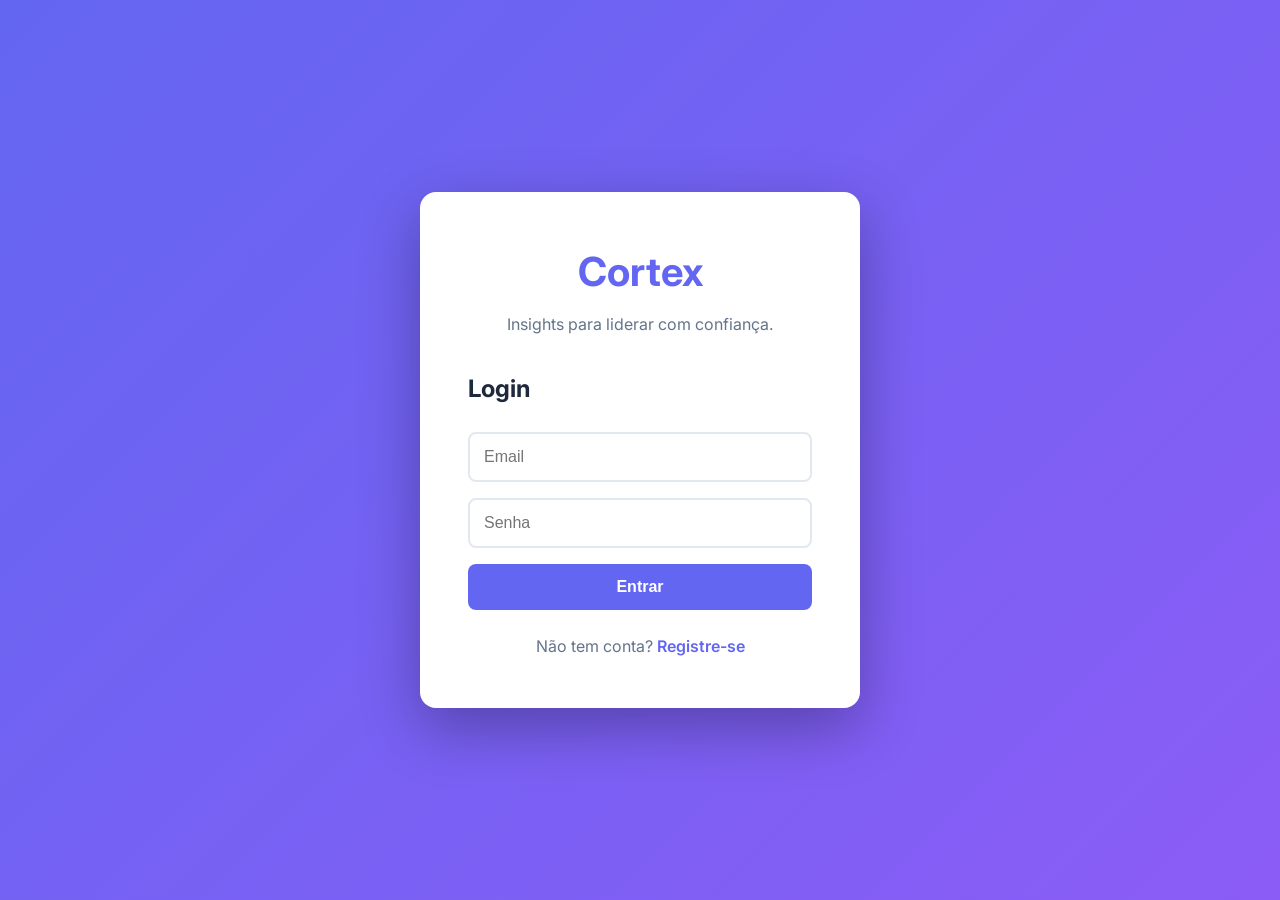
==== static/login.html @ b6e77fb6 "Update application to use Flask's factory pattern for improved deployment Refactors the Flask applic" ====
<!DOCTYPE html>
<html lang="pt-BR">
<head>
    <meta charset="UTF-8">
    <meta name="viewport" content="width=device-width, initial-scale=1.0">
    <title>Cortex - Login</title>
    <link href="https://fonts.googleapis.com/css2?family=Inter:wght@300;400;500;600;700&display=swap" rel="stylesheet">
    <link rel="stylesheet" href="/static/css/base.css">
    <link rel="stylesheet" href="/static/css/components.css">
</head>
<body>
    <div id="auth-container" class="auth-container">
        <div class="auth-card">
            <h1 class="auth-title">Cortex</h1>
            <p class="auth-subtitle">Insights para liderar com confiança.</p>

            <div id="login-form" class="auth-form">
                <h2>Login</h2>
                <input type="email" id="login-email" placeholder="Email" required>
                <input type="password" id="login-password" placeholder="Senha" required>
                <button onclick="login()" class="btn-primary">Entrar</button>
                <p class="auth-switch">Não tem conta? <a href="#" onclick="showRegister()">Registre-se</a></p>
            </div>

            <div id="register-form" class="auth-form" style="display: none;">
                <h2>Registrar</h2>
                <input type="text" id="register-name" placeholder="Nome completo" required>
                <input type="email" id="register-email" placeholder="Email" required>
                <input type="text" id="register-company" placeholder="Empresa" required>
                <input type="tel" id="register-phone" placeholder="Telefone (opcional)">
                <input type="password" id="register-password" placeholder="Senha" required>
                <button onclick="register()" class="btn-primary">Criar conta</button>
                <p class="auth-switch">Já tem conta? <a href="#" onclick="showLogin()">Faça login</a></p>
            </div>
        </div>
    </div>

    <div class="toast-container" id="toast-container"></div>

    <script src="/static/js/auth.js"></script>
</body>
</html>
---- static/css/base.css ----
* {
  margin: 0;
  padding: 0;
  box-sizing: border-box;
}

body {
  font-family: 'Inter', -apple-system, BlinkMacSystemFont, 'Segoe UI', Roboto, sans-serif;
  background: #F8FAFC;
  color: #1E293B;
  line-height: 1.6;
}

/* --- Layout Principal --- */
.app-container {
  display: flex;
  min-height: 100vh;
}

.sidebar {
  width: 280px;
  background: #1E293B;
  color: white;
  display: flex;
  flex-direction: column;
  box-shadow: 4px 0 24px rgba(0, 0, 0, 0.1);
}

.main-content {
  flex: 1;
  padding: 2rem;
  overflow-y: auto;
}

/* --- Cabeçalhos e Títulos --- */
.view-header {
  margin-bottom: 2rem;
}

.view-header h2 {
  font-size: 2rem;
  font-weight: 700;
  margin-bottom: 0.5rem;
}

.view-header p {
  color: #64748B;
}

/* --- Elementos de Formulário --- */
.form-group {
  margin-bottom: 1.5rem;
}

.form-group label {
  display: block;
  font-weight: 600;
  margin-bottom: 0.5rem;
  color: #1E293B;
}

.form-control {
  width: 100%;
  padding: 0.75rem;
  border: 2px solid #E2E8F0;
  border-radius: 8px;
  font-size: 1rem;
  font-family: inherit;
  transition: all 0.3s ease;
}

.form-control:focus {
  outline: none;
  border-color: #6366F1;
  box-shadow: 0 0 0 3px rgba(99, 102, 241, 0.1);
}

.form-hint {
  font-size: 0.875rem;
  color: #64748B;
}

.form-divider {
  border: none;
  height: 1px;
  background-color: #e2e8f0;
  margin: 2rem 0;
}

/* --- Botões --- */
.btn-primary {
  width: 100%;
  padding: 0.875rem;
  background: #6366F1;
  color: white;
  border: none;
  border-radius: 8px;
  font-size: 1rem;
  font-weight: 600;
  cursor: pointer;
  transition: all 0.3s ease;
}

.btn-primary:hover {
  background: #4F46E5;
  transform: translateY(-2px);
  box-shadow: 0 4px 12px rgba(99, 102, 241, 0.4);
}

.btn-secondary {
  background-color: #64748B;
  color: white;
  border: none;
  padding: 10px 15px;
  border-radius: 6px;
  cursor: pointer;
  font-weight: 500;
  transition: background-color 0.2s ease;
}

.btn-secondary:hover {
  background-color: #475569;
}

.btn-large {
  padding: 1rem 2rem;
  font-size: 1.125rem;
}

.btn-logout {
  width: 100%;
  padding: 0.625rem;
  background: rgba(239, 68, 68, 0.1);
  color: #EF4444;
  border: 1px solid #EF4444;
  border-radius: 6px;
  cursor: pointer;
  transition: all 0.3s ease;
}

.btn-logout:hover {
  background: #EF4444;
  color: white;
}

.btn-link {
  background: none;
  border: none;
  color: #6366F1;
  font-size: 0.875rem;
  font-weight: 600;
  cursor: pointer;
  padding: 0;
  text-decoration: underline;
  transition: color 0.3s ease;
}

.btn-link:hover {
  color: #4F46E5;
}


/* --- Utilitários --- */
.loading {
  text-align: center;
  padding: 2rem;
  color: #6366F1;
}

.no-data {
  text-align: center;
  padding: 3rem;
  color: #94A3B8;
}

@media (max-width: 768px) {
  .app-container {
      flex-direction: column;
  }
  .sidebar {
      width: 100%;
  }
}
---- static/css/components.css ----
/* --- Componentes de Autenticação --- */
.auth-container {
    display: flex;
    justify-content: center;
    align-items: center;
    min-height: 100vh;
    background: linear-gradient(135deg, #6366F1 0%, #8B5CF6 100%);
}

.auth-card {
    background: white;
    padding: 3rem;
    border-radius: 16px;
    box-shadow: 0 20px 60px rgba(0, 0, 0, 0.3);
    width: 100%;
    max-width: 440px;
    animation: slideUp 0.5s ease;
}

@keyframes slideUp {
    from { opacity: 0; transform: translateY(20px); }
    to { opacity: 1; transform: translateY(0); }
}

.auth-title { font-size: 2.5rem; font-weight: 700; color: #6366F1; text-align: center; margin-bottom: 0.5rem; }
.auth-subtitle { text-align: center; color: #64748B; margin-bottom: 2rem; }
.auth-form h2 { font-size: 1.5rem; margin-bottom: 1.5rem; color: #1E293B; }
.auth-form input { width: 100%; padding: 0.875rem; margin-bottom: 1rem; border: 2px solid #E2E8F0; border-radius: 8px; font-size: 1rem; transition: all 0.3s ease; }
.auth-form input:focus { outline: none; border-color: #6366F1; box-shadow: 0 0 0 3px rgba(99, 102, 241, 0.1); }
.auth-switch { text-align: center; margin-top: 1.5rem; color: #64748B; }
.auth-switch a { color: #6366F1; text-decoration: none; font-weight: 600; }

/* --- Componentes da Sidebar --- */
.sidebar-header { padding: 2rem 1.5rem; border-bottom: 1px solid rgba(255, 255, 255, 0.1); }
.sidebar-header h1 { font-size: 1.75rem; color: #6366F1; margin-bottom: 0.25rem; }
.sidebar-header p { font-size: 0.875rem; color: #94A3B8; }
.sidebar-nav { flex: 1; padding: 1rem 0; }
.nav-item { display: flex; align-items: center; padding: 0.875rem 1.5rem; color: #94A3B8; text-decoration: none; transition: all 0.3s ease; border-left: 3px solid transparent; }
.nav-item span { font-size: 1.25rem; margin-right: 0.75rem; }
.nav-item:hover { background: rgba(99, 102, 241, 0.1); color: white; }
.nav-item.active { background: rgba(99, 102, 241, 0.15); color: white; border-left-color: #6366F1; }
.sidebar-footer { padding: 1.5rem; border-top: 1px solid rgba(255, 255, 255, 0.1); }
.sidebar-footer .user-info { display: flex; flex-direction: column; align-items: center; text-align: center; }
#user-name-link { color: #f1f5f9; text-decoration: none; font-weight: 500; margin-bottom: 12px; padding: 4px 8px; border-radius: 6px; transition: background-color 0.2s ease; }
#user-name-link:hover { background-color: rgba(255, 255, 255, 0.1); }
.user-avatar-sidebar { width: 40px; height: 40px; border-radius: 50%; object-fit: cover; border: 2px solid #e2e8f0; margin-bottom: 8px; }

/* --- Componentes do Dashboard (Cards) --- */
.dashboard-grid { display: grid; grid-template-columns: repeat(auto-fill, minmax(380px, 1fr)); gap: 1.5rem; }
@media (max-width: 768px) { .dashboard-grid { grid-template-columns: 1fr; } }
.insight-card { background: white; padding: 1.5rem; border-radius: 12px; box-shadow: 0 4px 12px rgba(0, 0, 0, 0.08); transition: all 0.3s ease; animation: fadeIn 0.5s ease; }
.insight-card:hover { transform: translateY(-4px); box-shadow: 0 8px 24px rgba(0, 0, 0, 0.12); }
.insight-header { display: flex; justify-content: space-between; align-items: start; margin-bottom: 1rem; }
.employee-info h3 { font-size: 1.25rem; font-weight: 600; margin-bottom: 0.25rem; }
.employee-info p { font-size: 0.875rem; color: #64748B; }
.feedback-date { font-size: 0.75rem; color: #94A3B8; }
.insight-section { margin-bottom: 1.25rem; }
.insight-section h4 { font-size: 0.875rem; font-weight: 600; color: #64748B; margin-bottom: 0.5rem; text-transform: uppercase; letter-spacing: 0.05em; }
.insight-list { list-style: none; padding: 0; }
.insight-list li { padding: 0.5rem 0; border-bottom: 1px solid #F1F5F9; }
.insight-list li:last-child { border-bottom: none; }
.feedback-summary { background: #F8FAFC; padding: 1rem; border-radius: 8px; margin-bottom: 1rem; font-size: 0.875rem; line-height: 1.6; color: #475569; }
.risk-badge { display: inline-block; padding: 0.25rem 0.75rem; border-radius: 20px; font-size: 0.75rem; font-weight: 600; text-transform: uppercase; }
.risk-baixo, .risk-low { background: #D1FAE5; color: #065F46; }
.risk-medio, .risk-medium { background: #FEF3C7; color: #92400E; }
.risk-alto, .risk-high { background: #FEE2E2; color: #991B1B; }
.action-badge { display: inline-block; padding: 0.25rem 0.5rem; background: #E0E7FF; color: #4338CA; border-radius: 4px; font-size: 0.75rem; font-weight: 500; margin-right: 0.5rem; margin-bottom: 0.5rem; }
.card-expanded { margin-top: 1rem; display: none; animation: fadeIn 0.3s ease; }
.card-expanded.show { display: block; }
.expand-btn { display: inline-flex; align-items: center; gap: 0.5rem; color: #6366F1; font-size: 0.875rem; font-weight: 600; cursor: pointer; margin-top: 1rem; transition: color 0.3s ease; }
.expand-btn:hover { color: #4F46E5; }
.expand-btn svg { width: 1rem; height: 1rem; transition: transform 0.3s ease; }
.expand-btn.expanded svg { transform: rotate(180deg); }

/* --- Componentes de Tabela --- */
.meetings-table { background: white; border-radius: 12px; overflow: hidden; box-shadow: 0 4px 12px rgba(0, 0, 0, 0.08); }
.meetings-table table { width: 100%; border-collapse: collapse; }
.meetings-table th { background: #F8FAFC; padding: 1rem; text-align: left; font-weight: 600; color: #475569; font-size: 0.875rem; text-transform: uppercase; letter-spacing: 0.05em; }
.meetings-table td { padding: 1rem; border-top: 1px solid #F1F5F9; }
.meetings-table .summary-preview { max-width: 400px; white-space: nowrap; overflow: hidden; text-overflow: ellipsis; color: #64748B; }
.action-buttons { display: flex; gap: 0.5rem; }
.btn-small { padding: 0.375rem 0.75rem; font-size: 0.875rem; border: none; border-radius: 6px; cursor: pointer; transition: all 0.3s ease; }
.btn-view { background: #E0E7FF; color: #4338CA; }
.btn-view:hover { background: #C7D2FE; }
.btn-edit { background: #D1FAE5; color: #047857; }
.btn-edit:hover { background: #A7F3D0; }
.btn-delete { background: #FEE2E2; color: #DC2626; }
.btn-delete:hover { background: #FECACA; }

/* --- Componente de Formulário de Feedback/Conta --- */
.feedback-form-container { background: white; padding: 2rem; border-radius: 12px; box-shadow: 0 4px 12px rgba(0, 0, 0, 0.08); max-width: 800px; }

/* --- Componentes de Modal --- */
.modal { display: none; position: fixed; z-index: 1000; left: 0; top: 0; width: 100%; height: 100%; background: rgba(0, 0, 0, 0.5); animation: fadeIn 0.3s ease; align-items: center; justify-content: center; }
.modal-content { background: white; padding: 2rem; border-radius: 12px; width: 90%; max-width: 600px; position: relative; animation: slideUp 0.3s ease; }
.close { position: absolute; right: 1.5rem; top: 1.5rem; font-size: 2rem; font-weight: 300; color: #94A3B8; cursor: pointer; transition: color 0.3s ease; }
.close:hover { color: #1E293B; }
.modal-details p { margin-bottom: 0.5rem; }
.modal-details strong { color: #475569; }
.modal-details .transcription { background-color: #f8fafc; border: 1px solid #e2e8f0; border-radius: 8px; padding: 1rem; margin-top: 1rem; max-height: 200px; overflow-y: auto; white-space: pre-wrap; font-size: 0.875rem; color: #64748B; }


/* --- Componentes de Notificação (Toast) --- */
.toast-container { position: fixed; top: 2rem; right: 2rem; z-index: 10000; display: flex; flex-direction: column; gap: 1rem; }
.toast { background: white; padding: 1rem 1.5rem; border-radius: 8px; box-shadow: 0 8px 24px rgba(0, 0, 0, 0.15); display: flex; align-items: center; gap: 1rem; min-width: 300px; max-width: 400px; animation: slideInRight 0.3s ease; border-left: 4px solid #6366F1; }
@keyframes slideInRight { from { opacity: 0; transform: translateX(100%); } to { opacity: 1; transform: translateX(0); } }
.toast.success { border-left-color: #10B981; }
.toast.error { border-left-color: #EF4444; }
.toast.warning { border-left-color: #F59E0B; }
.toast-icon { font-size: 1.5rem; flex-shrink: 0; }
.toast.success .toast-icon { color: #10B981; }
.toast.error .toast-icon { color: #EF4444; }
.toast.warning .toast-icon { color: #F59E0B; }
.toast-content { flex: 1; }
.toast-title { font-weight: 600; margin-bottom: 0.25rem; color: #1E293B; }
.toast-message { font-size: 0.875rem; color: #64748B; }
.toast-close { cursor: pointer; color: #94A3B8; font-size: 1.25rem; transition: color 0.3s ease; }
.toast-close:hover { color: #1E293B; }
@media (max-width: 768px) { .toast-container { left: 1rem; right: 1rem; } .toast { min-width: auto; max-width: 100%; } }

/* --- Componentes de Avatar e Foto --- */
.photo-upload-container { display: flex; flex-direction: column; gap: 1rem; }
.photo-preview { width: 120px; height: 120px; border-radius: 50%; object-fit: cover; border: 3px solid #6366F1; box-shadow: 0 4px 12px rgba(99, 102, 241, 0.2); }
.user-avatar { width: 48px; height: 48px; border-radius: 50%; object-fit: cover; border: 2px solid #E2E8F0; }
.user-avatar-placeholder { width: 48px; height: 48px; border-radius: 50%; background: linear-gradient(135deg, #6366F1, #4F46E5); display: flex; align-items: center; justify-content: center; color: white; font-weight: 600; font-size: 1.25rem; }

/* --- Componentes de Loading (Skeleton) --- */
.skeleton-card { background: white; border-radius: 12px; padding: 1.5rem; box-shadow: 0 2px 8px rgba(0, 0, 0, 0.08); }
.skeleton-header { display: flex; align-items: center; gap: 1rem; margin-bottom: 1rem; }
.skeleton-avatar { width: 48px; height: 48px; border-radius: 50%; background: linear-gradient(90deg, #E2E8F0 25%, #F1F5F9 50%, #E2E8F0 75%); background-size: 200% 100%; animation: shimmer 1.5s infinite; }
.skeleton-text { flex: 1; }
.skeleton-line { height: 16px; background: linear-gradient(90deg, #E2E8F0 25%, #F1F5F9 50%, #E2E8F0 75%); background-size: 200% 100%; animation: shimmer 1.5s infinite; border-radius: 4px; margin-bottom: 0.5rem; }
.skeleton-line.short { width: 60%; }
.skeleton-line.medium { width: 80%; }
.skeleton-line.long { width: 100%; }
.skeleton-content { display: flex; flex-direction: column; gap: 0.75rem; }
@keyframes shimmer { 0% { background-position: -200% 0; } 100% { background-position: 200% 0; } }

/* --- Componentes de Chat --- */
.chat-widget { position: fixed; bottom: 2rem; right: 2rem; z-index: 9999; }
.chat-button { width: 60px; height: 60px; border-radius: 50%; background: linear-gradient(135deg, #6366F1, #4F46E5); border: none; color: white; cursor: pointer; display: flex; align-items: center; justify-content: center; box-shadow: 0 8px 24px rgba(99, 102, 241, 0.4); transition: all 0.3s ease; }
.chat-button:hover { transform: scale(1.1); box-shadow: 0 12px 32px rgba(99, 102, 241, 0.5); }
.chat-window { position: absolute; bottom: 80px; right: 0; width: 380px; height: 500px; background: white; border-radius: 12px; box-shadow: 0 16px 48px rgba(0, 0, 0, 0.2); display: flex; flex-direction: column; animation: slideUp 0.3s ease; }
@media (max-width: 768px) { .chat-window { width: calc(100vw - 2rem); max-width: 380px; } }
.chat-header { background: linear-gradient(135deg, #6366F1, #4F46E5); color: white; padding: 1rem 1.5rem; border-radius: 12px 12px 0 0; display: flex; justify-content: space-between; align-items: center; }
.chat-header h3 { margin: 0; font-size: 1rem; font-weight: 600; }
.chat-close { background: none; border: none; color: white; font-size: 1.5rem; cursor: pointer; padding: 0; width: 30px; height: 30px; display: flex; align-items: center; justify-content: center; border-radius: 4px; transition: background 0.3s ease; }
.chat-close:hover { background: rgba(255, 255, 255, 0.2); }
.chat-messages { flex: 1; overflow-y: auto; padding: 1rem; display: flex; flex-direction: column; gap: 1rem; }
.chat-message { max-width: 85%; padding: 0.75rem 1rem; border-radius: 12px; line-height: 1.5; font-size: 0.875rem; }
.bot-message { background: #F1F5F9; color: #1E293B; align-self: flex-start; }
.bot-message ul { margin: 0.5rem 0 0 0; padding-left: 1.5rem; }
.bot-message li { margin: 0.25rem 0; }
.user-message { background: #6366F1; color: white; align-self: flex-end; }
.chat-input-container { display: flex; gap: 0.5rem; padding: 1rem; border-top: 1px solid #E2E8F0; }
#chat-input { flex: 1; padding: 0.75rem; border: 1px solid #E2E8F0; border-radius: 8px; font-size: 0.875rem; font-family: 'Inter', sans-serif; }
#chat-input:focus { outline: none; border-color: #6366F1; }
.chat-send-btn { padding: 0.75rem 1.25rem; background: #6366F1; color: white; border: none; border-radius: 8px; font-weight: 600; cursor: pointer; transition: background 0.3s ease; }
.chat-send-btn:hover { background: #4F46E5; }
.chat-typing { display: flex; gap: 0.25rem; padding: 0.75rem 1rem; }
.chat-typing span { width: 8px; height: 8px; background: #94A3B8; border-radius: 50%; animation: typing 1.4s infinite; }
.chat-typing span:nth-child(2) { animation-delay: 0.2s; }
.chat-typing span:nth-child(3) { animation-delay: 0.4s; }
@keyframes typing { 0%, 60%, 100% { transform: translateY(0); } 30% { transform: translateY(-10px); } }
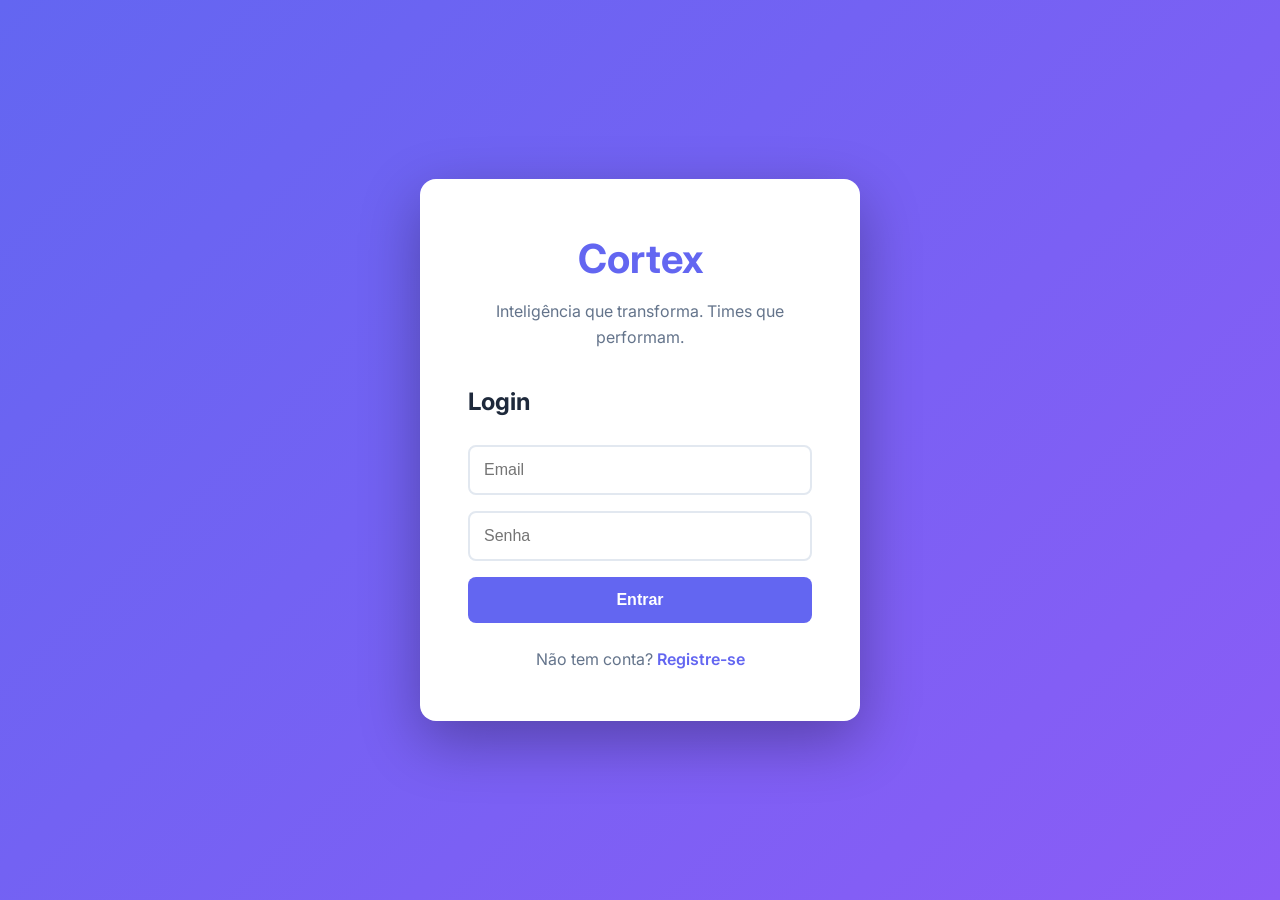
==== commit c5c964e6: "Add AI-powered career mentor agent and enhance user feedback management Introduce a new 'Momentum' c" ====
--- a/static/login.html
+++ b/static/login.html
@@ -12,7 +12,7 @@
     <div id="auth-container" class="auth-container">
         <div class="auth-card">
             <h1 class="auth-title">Cortex</h1>
-            <p class="auth-subtitle">Insights para liderar com confiança.</p>
+            <p class="auth-subtitle">Inteligência que transforma. Times que performam.</p>
 
             <div id="login-form" class="auth-form">
                 <h2>Login</h2>
--- a/static/css/base.css
+++ b/static/css/base.css
@@ -24,6 +24,8 @@
   display: flex;
   flex-direction: column;
   box-shadow: 4px 0 24px rgba(0, 0, 0, 0.1);
+  position: relative; /* Necessário para o z-index funcionar corretamente */
+  z-index: 1000; /* ✅ CORREÇÃO: Define a camada da sidebar */
 }
 
 .main-content {
--- a/static/css/components.css
+++ b/static/css/components.css
@@ -161,4 +161,217 @@
 .chat-typing span { width: 8px; height: 8px; background: #94A3B8; border-radius: 50%; animation: typing 1.4s infinite; }
 .chat-typing span:nth-child(2) { animation-delay: 0.2s; }
 .chat-typing span:nth-child(3) { animation-delay: 0.4s; }
-@keyframes typing { 0%, 60%, 100% { transform: translateY(0); } 30% { transform: translateY(-10px); } }+@keyframes typing { 0%, 60%, 100% { transform: translateY(0); } 30% { transform: translateY(-10px); } }
+
+/* --- NOVO: Componente Autocomplete / Token Input --- */
+.autocomplete-wrapper {
+  position: relative; /* garante que a lista será posicionada dentro deste container */
+  width: 100%;
+}
+
+.autocomplete-list {
+  position: absolute;
+  top: 100%; /* aparece logo abaixo do input */
+  left: 0;
+  right: 0;
+  background: white;
+  border: 1px solid #E2E8F0;
+  border-radius: 8px;
+  box-shadow: 0 4px 12px rgba(0, 0, 0, 0.1);
+  max-height: 240px;
+  overflow-y: auto;
+  z-index: 1000;
+  width: 100%; /* limita à largura do campo */
+}
+
+.autocomplete-item {
+  padding: 0.75rem 1rem;
+  cursor: pointer;
+  font-size: 0.95rem;
+  color: #1E293B;
+  transition: background 0.2s ease;
+}
+
+.autocomplete-item:hover {
+  background: #F1F5F9;
+}
+
+.autocomplete-item strong {
+  color: #6366F1;
+}
+
+.autocomplete-list:empty {
+  display: none;
+}
+
+.autocomplete-container {
+    position: relative;
+    width: 100%;
+    background-color: white;
+    border: 2px solid #E2E8F0;
+    border-radius: 8px;
+    padding: 0.25rem;
+    display: flex;
+    flex-wrap: wrap;
+    align-items: center;
+    gap: 0.5rem;
+    transition: all 0.3s ease;
+}
+.autocomplete-container:focus-within {
+    border-color: #6366F1;
+    box-shadow: 0 0 0 3px rgba(99, 102, 241, 0.1);
+}
+.autocomplete-input {
+    flex: 1;
+    border: none;
+    outline: none;
+    padding: 0.5rem;
+    font-size: 1rem;
+    font-family: inherit;
+    min-width: 150px;
+}
+.autocomplete-suggestions {
+    position: absolute;
+    top: 100%;
+    left: 0;
+    right: 0;
+    background: white;
+    border: 1px solid #E2E8F0;
+    border-radius: 8px;
+    box-shadow: 0 8px 16px rgba(0, 0, 0, 0.1);
+    max-height: 250px;
+    overflow-y: auto;
+    z-index: 1001; /* Acima dos modals */
+    margin-top: 0.5rem;
+}
+.suggestion-item {
+    padding: 0.75rem 1rem;
+    cursor: pointer;
+    transition: background-color 0.2s ease;
+}
+.suggestion-item:hover, .suggestion-item.highlighted {
+    background-color: #F1F5F9;
+}
+.suggestion-item small {
+    color: #64748B;
+    margin-left: 0.5rem;
+}
+.token {
+    display: inline-flex;
+    align-items: center;
+    background-color: #E0E7FF;
+    color: #4338CA;
+    padding: 0.25rem 0.75rem;
+    border-radius: 20px;
+    font-size: 0.875rem;
+    font-weight: 500;
+}
+.token-remove {
+    margin-left: 0.5rem;
+    cursor: pointer;
+    font-weight: bold;
+    color: #4338CA;
+    opacity: 0.7;
+    transition: opacity 0.2s ease;
+}
+.token-remove:hover {
+    opacity: 1;
+}
+.hidden-input {
+    display: none;
+}
+
+/* --- Componente de Notificações --- */
+.notifications-wrapper {
+    position: relative;
+    margin-left: auto; 
+}
+.notification-bell {
+    font-size: 1.5rem;
+    color: #94A3B8;
+    cursor: pointer;
+    transition: color 0.2s ease;
+    padding: 0.5rem; /* Aumenta a área de clique */
+}
+.notification-bell:hover {
+    color: white;
+}
+.notification-badge {
+    position: absolute;
+    top: 0;
+    right: 0;
+    background-color: #EF4444;
+    color: white;
+    width: 20px;
+    height: 20px;
+    border-radius: 50%;
+    display: flex;
+    align-items: center;
+    justify-content: center;
+    font-size: 0.75rem;
+    font-weight: 600;
+    border: 2px solid #1E293B;
+    pointer-events: none; /* Para não interferir no clique do sino */
+}
+.notifications-panel {
+    display: none;
+    position: fixed;
+    width: 380px;
+    background: white;
+    border-radius: 12px;
+    box-shadow: 0 12px 32px rgba(0, 0, 0, 0.2);
+    z-index: 1100; /* ✅ CORREÇÃO: Z-index aumentado para ficar acima da sidebar */
+    animation: fadeIn 0.3s ease;
+    color: #1E293B;
+    animation: slideDown 0.2s ease-out;
+      transition: opacity 0.2s ease;
+}
+.notifications-header {
+    padding: 1rem 1.5rem;
+    border-bottom: 1px solid #F1F5F9;
+    display: flex;
+    justify-content: space-between;
+    align-items: center;
+}
+.notifications-header h3 {
+    font-size: 1.125rem;
+    margin: 0;
+}
+.notifications-body {
+    max-height: 400px; /* ✅ A altura máxima garante a barra de rolagem */
+    overflow-y: auto;
+}
+.notification-item {
+    padding: 1rem 1.5rem;
+    border-bottom: 1px solid #F1F5F9;
+    cursor: pointer;
+    transition: background-color 0.2s ease;
+}
+.notification-item:hover {
+    background-color: #F8FAFC;
+}
+.notification-item:last-child {
+    border-bottom: none;
+}
+.notification-item.unread {
+    background-color: #F0F5FF;
+    border-left: 3px solid #6366F1;
+}
+.notification-item p {
+    margin: 0.25rem 0 0 0;
+    font-size: 0.875rem;
+    color: #475569;
+}
+.notification-item small {
+    font-size: 0.75rem;
+    color: #94A3B8;
+}
+.no-notifications {
+    padding: 2rem;
+    text-align: center;
+    color: #94A3B8;
+}
+@keyframes slideDown {
+  from { opacity: 0; transform: translateY(-10px); }
+  to { opacity: 1; transform: translateY(0); }
+}
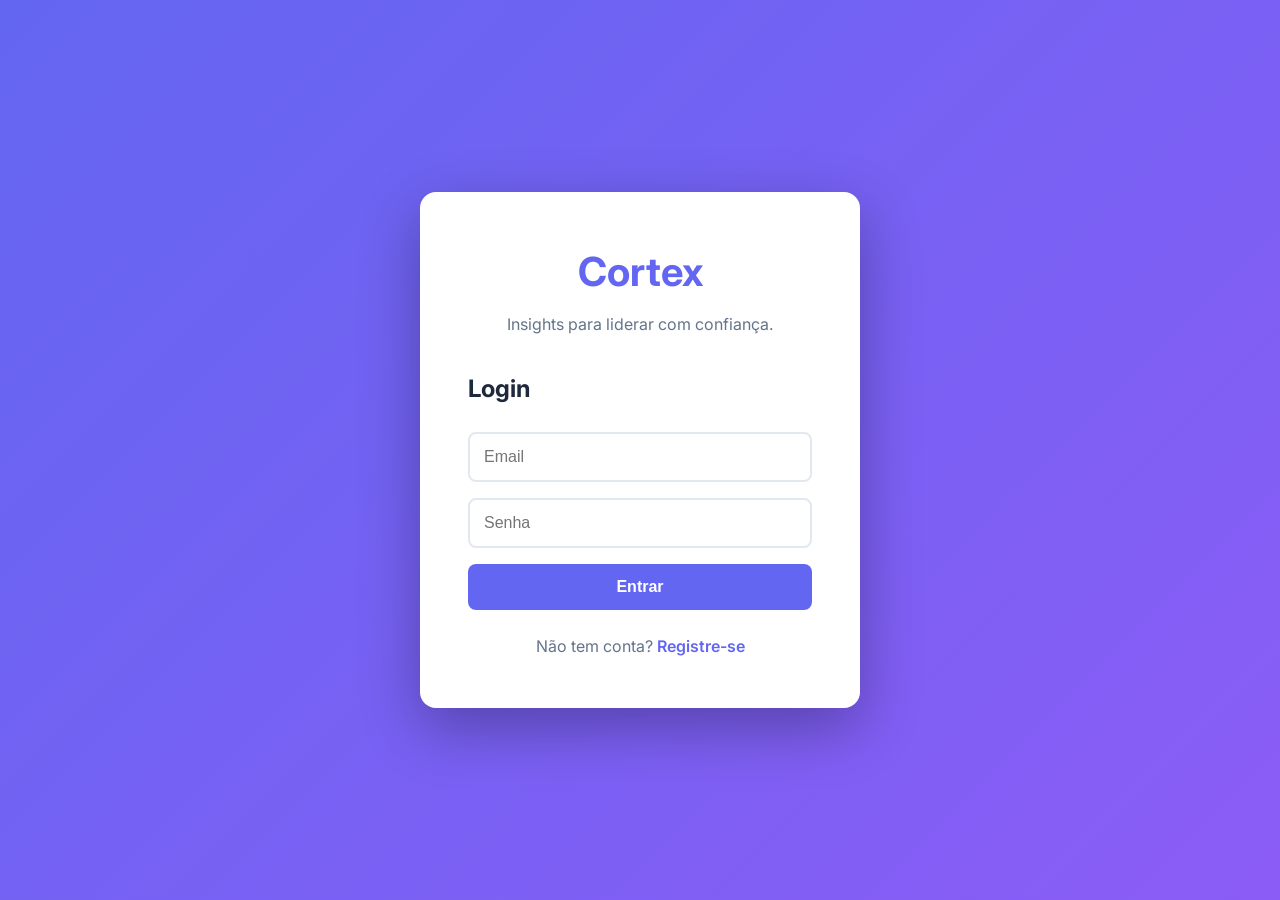
==== commit 02edd7e2: "Restored to 'd161d9257dfabe6efe9ac1d779602478d692521f' Replit-Restored-To: d161d9257dfabe6efe9ac1d77" ====
--- a/static/login.html
+++ b/static/login.html
@@ -12,7 +12,7 @@
     <div id="auth-container" class="auth-container">
         <div class="auth-card">
             <h1 class="auth-title">Cortex</h1>
-            <p class="auth-subtitle">Inteligência que transforma. Times que performam.</p>
+            <p class="auth-subtitle">Insights para liderar com confiança.</p>
 
             <div id="login-form" class="auth-form">
                 <h2>Login</h2>
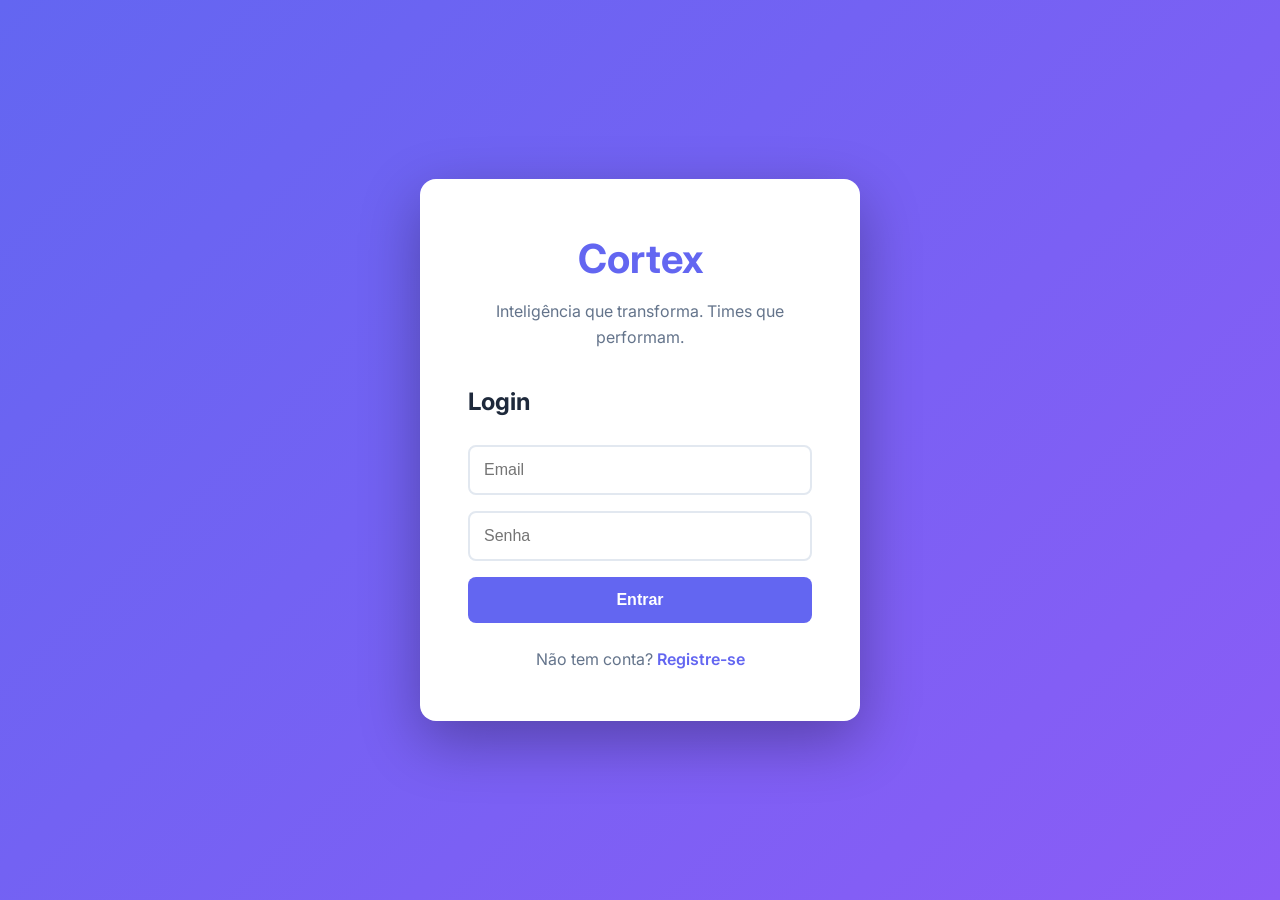
==== commit bb9dd700: "Restored to '5fa23662b7375d610e6ca17d2d6cd83e7a4e20b8' Replit-Restored-To: 5fa23662b7375d610e6ca17d2" ====
--- a/static/login.html
+++ b/static/login.html
@@ -12,7 +12,7 @@
     <div id="auth-container" class="auth-container">
         <div class="auth-card">
             <h1 class="auth-title">Cortex</h1>
-            <p class="auth-subtitle">Insights para liderar com confiança.</p>
+            <p class="auth-subtitle">Inteligência que transforma. Times que performam.</p>
 
             <div id="login-form" class="auth-form">
                 <h2>Login</h2>
--- a/static/css/components.css
+++ b/static/css/components.css
@@ -374,4 +374,296 @@
 @keyframes slideDown {
   from { opacity: 0; transform: translateY(-10px); }
   to { opacity: 1; transform: translateY(0); }
+}
+
+/* --- Agent Dock (Sistema de Agentes) --- */
+.agent-dock { position: fixed; bottom: 0; right: 0; z-index: 9998; }
+
+.agent-dock-toggle {
+  position: fixed;
+  bottom: 2rem;
+  right: 2rem;
+  width: 64px;
+  height: 64px;
+  border-radius: 50%;
+  background: linear-gradient(135deg, #6366F1, #4F46E5);
+  border: none;
+  color: white;
+  cursor: pointer;
+  display: flex;
+  align-items: center;
+  justify-content: center;
+  box-shadow: 0 8px 24px rgba(99, 102, 241, 0.4);
+  transition: all 0.3s ease;
+  z-index: 9999;
+}
+.agent-dock-toggle:hover {
+  transform: scale(1.1);
+  box-shadow: 0 12px 32px rgba(99, 102, 241, 0.5);
+}
+.agent-badge {
+  position: absolute;
+  top: -4px;
+  right: -4px;
+  background: #EF4444;
+  color: white;
+  width: 24px;
+  height: 24px;
+  border-radius: 50%;
+  display: flex;
+  align-items: center;
+  justify-content: center;
+  font-size: 0.75rem;
+  font-weight: 600;
+  border: 2px solid white;
+}
+
+.agent-dock-panel {
+  position: fixed;
+  bottom: 0;
+  right: 0;
+  width: 420px;
+  height: 100vh;
+  max-height: 700px;
+  background: white;
+  box-shadow: -4px 0 32px rgba(0, 0, 0, 0.15);
+  display: flex;
+  flex-direction: column;
+  transform: translateX(100%);
+  transition: transform 0.3s ease;
+  z-index: 9998;
+}
+.agent-dock-panel.hidden {
+  transform: translateX(100%);
+}
+.agent-dock-panel:not(.hidden) {
+  transform: translateX(0);
+}
+@media (max-width: 768px) {
+  .agent-dock-panel {
+    width: 100vw;
+    max-height: 100vh;
+  }
+}
+
+.agent-dock-header {
+  padding: 1.5rem;
+  background: linear-gradient(135deg, #6366F1, #4F46E5);
+  color: white;
+  display: flex;
+  justify-content: space-between;
+  align-items: center;
+  box-shadow: 0 2px 8px rgba(0, 0, 0, 0.1);
+}
+.agent-dock-header h3 {
+  margin: 0;
+  font-size: 1.25rem;
+  font-weight: 600;
+}
+.btn-icon {
+  background: rgba(255, 255, 255, 0.2);
+  border: none;
+  color: white;
+  width: 36px;
+  height: 36px;
+  border-radius: 8px;
+  cursor: pointer;
+  display: flex;
+  align-items: center;
+  justify-content: center;
+  transition: background 0.3s ease;
+}
+.btn-icon:hover {
+  background: rgba(255, 255, 255, 0.3);
+}
+
+.agent-list {
+  flex: 1;
+  overflow-y: auto;
+  padding: 1rem;
+  display: flex;
+  flex-direction: column;
+  gap: 0.75rem;
+}
+.agent-item {
+  padding: 1.25rem;
+  background: #F8FAFC;
+  border: 2px solid #E2E8F0;
+  border-radius: 12px;
+  cursor: pointer;
+  transition: all 0.3s ease;
+  display: flex;
+  align-items: center;
+  gap: 1rem;
+}
+.agent-item:hover {
+  background: white;
+  border-color: #6366F1;
+  box-shadow: 0 4px 12px rgba(99, 102, 241, 0.15);
+  transform: translateY(-2px);
+}
+.agent-icon {
+  width: 48px;
+  height: 48px;
+  border-radius: 50%;
+  background: linear-gradient(135deg, #6366F1, #4F46E5);
+  display: flex;
+  align-items: center;
+  justify-content: center;
+  color: white;
+  font-size: 1.5rem;
+  flex-shrink: 0;
+}
+.agent-info {
+  flex: 1;
+  min-width: 0;
+}
+.agent-info h4 {
+  margin: 0 0 0.25rem 0;
+  font-size: 1rem;
+  font-weight: 600;
+  color: #1E293B;
+}
+.agent-info p {
+  margin: 0;
+  font-size: 0.875rem;
+  color: #64748B;
+}
+.agent-item .agent-badge {
+  position: static;
+  margin-left: auto;
+}
+
+.loading-skeleton .skeleton-agent-item {
+  height: 80px;
+  background: linear-gradient(90deg, #E2E8F0 25%, #F1F5F9 50%, #E2E8F0 75%);
+  background-size: 200% 100%;
+  animation: shimmer 1.5s infinite;
+  border-radius: 12px;
+  margin-bottom: 0.75rem;
+}
+
+.agent-conversation {
+  display: flex;
+  flex-direction: column;
+  height: 100%;
+  position: absolute;
+  top: 0;
+  left: 0;
+  width: 100%;
+  background: white;
+  transform: translateX(100%);
+  transition: transform 0.3s ease;
+}
+.agent-conversation:not(.hidden) {
+  transform: translateX(0);
+}
+
+.conversation-header {
+  padding: 1.25rem 1.5rem;
+  background: linear-gradient(135deg, #6366F1, #4F46E5);
+  color: white;
+  display: flex;
+  align-items: center;
+  gap: 1rem;
+  box-shadow: 0 2px 8px rgba(0, 0, 0, 0.1);
+}
+.agent-header-info {
+  flex: 1;
+  min-width: 0;
+}
+.agent-header-info h4 {
+  margin: 0 0 0.25rem 0;
+  font-size: 1.125rem;
+  font-weight: 600;
+}
+.agent-header-info p {
+  margin: 0;
+  font-size: 0.875rem;
+  opacity: 0.9;
+}
+
+.conversation-messages {
+  flex: 1;
+  overflow-y: auto;
+  padding: 1.5rem;
+  display: flex;
+  flex-direction: column;
+  gap: 1rem;
+  background: #F8FAFC;
+}
+.message-item {
+  max-width: 85%;
+  padding: 1rem 1.25rem;
+  border-radius: 12px;
+  line-height: 1.6;
+  font-size: 0.9375rem;
+}
+.message-item.from-agent {
+  background: white;
+  color: #1E293B;
+  align-self: flex-start;
+  border: 1px solid #E2E8F0;
+  box-shadow: 0 2px 4px rgba(0, 0, 0, 0.05);
+}
+.message-item.from-user {
+  background: linear-gradient(135deg, #6366F1, #4F46E5);
+  color: white;
+  align-self: flex-end;
+}
+.message-item.proactive {
+  background: linear-gradient(135deg, #F59E0B, #F97316);
+  color: white;
+  align-self: flex-start;
+  max-width: 100%;
+  border-left: 4px solid #EF4444;
+}
+.message-item.proactive::before {
+  content: "💡 Insight Proativo";
+  display: block;
+  font-size: 0.75rem;
+  font-weight: 600;
+  text-transform: uppercase;
+  margin-bottom: 0.5rem;
+  opacity: 0.9;
+}
+.message-timestamp {
+  font-size: 0.75rem;
+  margin-top: 0.5rem;
+  opacity: 0.7;
+}
+
+.conversation-input {
+  padding: 1rem 1.5rem;
+  background: white;
+  border-top: 1px solid #E2E8F0;
+  display: flex;
+  gap: 0.75rem;
+  align-items: flex-end;
+}
+.conversation-input textarea {
+  flex: 1;
+  padding: 0.75rem 1rem;
+  border: 2px solid #E2E8F0;
+  border-radius: 8px;
+  font-size: 0.9375rem;
+  font-family: 'Inter', sans-serif;
+  resize: none;
+  transition: all 0.3s ease;
+}
+.conversation-input textarea:focus {
+  outline: none;
+  border-color: #6366F1;
+  box-shadow: 0 0 0 3px rgba(99, 102, 241, 0.1);
+}
+.conversation-input button {
+  padding: 0.75rem 1rem;
+  min-width: 48px;
+  height: 48px;
+  border-radius: 8px;
+}
+
+@keyframes slideUp {
+  from { opacity: 0; transform: translateY(20px); }
+  to { opacity: 1; transform: translateY(0); }
 }
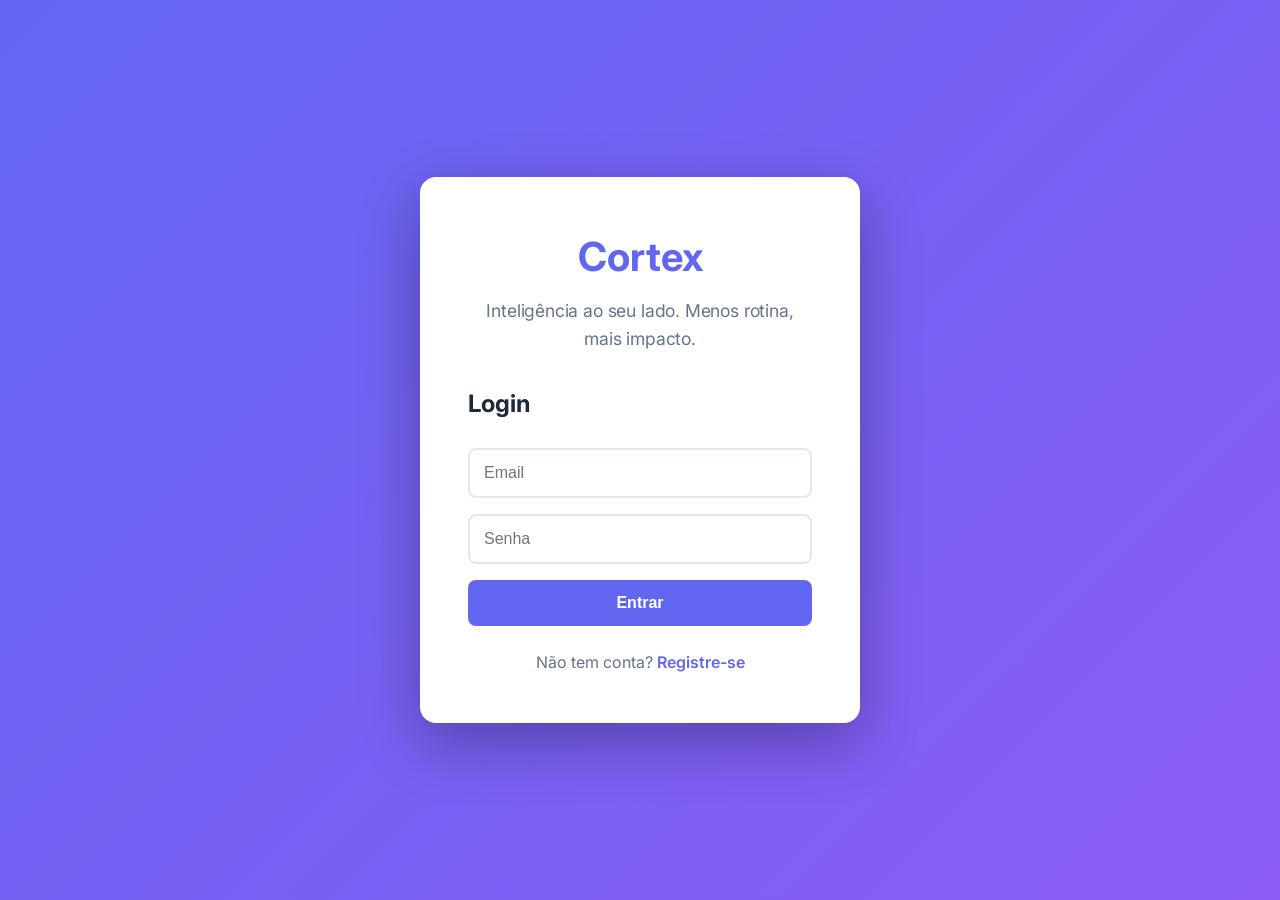
==== commit 430c96e9: "Published your App Replit-Commit-Author: Deployment Replit-Commit-Session-Id: 69cb8a39-9afd-4f50-ae5" ====
--- a/static/login.html
+++ b/static/login.html
@@ -12,7 +12,7 @@
     <div id="auth-container" class="auth-container">
         <div class="auth-card">
             <h1 class="auth-title">Cortex</h1>
-            <p class="auth-subtitle">Inteligência que transforma. Times que performam.</p>
+            <p class="auth-subtitle">Inteligência ao seu lado. Menos rotina, mais impacto.</p>
 
             <div id="login-form" class="auth-form">
                 <h2>Login</h2>
--- a/static/css/components.css
+++ b/static/css/components.css
@@ -23,7 +23,14 @@
 }
 
 .auth-title { font-size: 2.5rem; font-weight: 700; color: #6366F1; text-align: center; margin-bottom: 0.5rem; }
-.auth-subtitle { text-align: center; color: #64748B; margin-bottom: 2rem; }
+.auth-subtitle {
+    text-align: center;
+    color: #64748B;
+    margin-bottom: 2rem;
+    font-size: 1.1rem;
+    font-weight: 400;
+    letter-spacing: -0.01em; /* Toque moderno */
+}
 .auth-form h2 { font-size: 1.5rem; margin-bottom: 1.5rem; color: #1E293B; }
 .auth-form input { width: 100%; padding: 0.875rem; margin-bottom: 1rem; border: 2px solid #E2E8F0; border-radius: 8px; font-size: 1rem; transition: all 0.3s ease; }
 .auth-form input:focus { outline: none; border-color: #6366F1; box-shadow: 0 0 0 3px rgba(99, 102, 241, 0.1); }
@@ -92,7 +99,21 @@
 
 /* --- Componentes de Modal --- */
 .modal { display: none; position: fixed; z-index: 1000; left: 0; top: 0; width: 100%; height: 100%; background: rgba(0, 0, 0, 0.5); animation: fadeIn 0.3s ease; align-items: center; justify-content: center; }
-.modal-content { background: white; padding: 2rem; border-radius: 12px; width: 90%; max-width: 600px; position: relative; animation: slideUp 0.3s ease; }
+.modal-content {
+    background: white;
+    padding: 2rem;
+    border-radius: 12px;
+    width: 90%;
+    max-width: 600px;
+    position: relative;
+    animation: slideUp 0.3s ease;
+
+    /* --- FIX: Limita altura e habilita scroll interno --- */
+    max-height: 80vh;       /* Limita a altura a 80% da viewport */
+    overflow-y: auto;       /* Habilita scroll se o conteúdo for maior */
+    display: flex;
+    flex-direction: column;
+}
 .close { position: absolute; right: 1.5rem; top: 1.5rem; font-size: 2rem; font-weight: 300; color: #94A3B8; cursor: pointer; transition: color 0.3s ease; }
 .close:hover { color: #1E293B; }
 .modal-details p { margin-bottom: 0.5rem; }
@@ -375,295 +396,455 @@
   from { opacity: 0; transform: translateY(-10px); }
   to { opacity: 1; transform: translateY(0); }
 }
-
-/* --- Agent Dock (Sistema de Agentes) --- */
-.agent-dock { position: fixed; bottom: 0; right: 0; z-index: 9998; }
-
-.agent-dock-toggle {
-  position: fixed;
-  bottom: 2rem;
-  right: 2rem;
-  width: 64px;
-  height: 64px;
-  border-radius: 50%;
-  background: linear-gradient(135deg, #6366F1, #4F46E5);
-  border: none;
-  color: white;
-  cursor: pointer;
-  display: flex;
-  align-items: center;
-  justify-content: center;
-  box-shadow: 0 8px 24px rgba(99, 102, 241, 0.4);
-  transition: all 0.3s ease;
-  z-index: 9999;
-}
-.agent-dock-toggle:hover {
-  transform: scale(1.1);
-  box-shadow: 0 12px 32px rgba(99, 102, 241, 0.5);
-}
-.agent-badge {
-  position: absolute;
-  top: -4px;
-  right: -4px;
-  background: #EF4444;
-  color: white;
-  width: 24px;
-  height: 24px;
-  border-radius: 50%;
-  display: flex;
-  align-items: center;
-  justify-content: center;
-  font-size: 0.75rem;
-  font-weight: 600;
-  border: 2px solid white;
-}
-
-.agent-dock-panel {
-  position: fixed;
-  bottom: 0;
-  right: 0;
-  width: 420px;
-  height: 100vh;
-  max-height: 700px;
-  background: white;
-  box-shadow: -4px 0 32px rgba(0, 0, 0, 0.15);
-  display: flex;
-  flex-direction: column;
-  transform: translateX(100%);
-  transition: transform 0.3s ease;
-  z-index: 9998;
-}
-.agent-dock-panel.hidden {
-  transform: translateX(100%);
-}
-.agent-dock-panel:not(.hidden) {
-  transform: translateX(0);
-}
+/* --- NOVO: Componente Toggle Switch (Estilo iOS) --- */
+.toggle-wrapper {
+    display: flex;
+    align-items: center;
+    justify-content: space-between;
+    margin-top: 2rem;       /* Espaçamento maior do conteúdo */
+    padding-top: 1rem;
+    border-top: 1px solid #F1F5F9;
+}
+
+.toggle-label {
+    font-size: 0.9rem;
+    font-weight: 600;
+    color: #475569;
+}
+
+.switch {
+    position: relative;
+    display: inline-block;
+    width: 52px;
+    height: 28px;
+}
+
+.switch input { 
+    opacity: 0;
+    width: 0;
+    height: 0;
+}
+
+.slider {
+    position: absolute;
+    cursor: pointer;
+    top: 0;
+    left: 0;
+    right: 0;
+    bottom: 0;
+    background-color: #CBD5E1; /* Cinza inativo */
+    transition: .3s;
+    border-radius: 34px;
+}
+
+.slider:before {
+    position: absolute;
+    content: "";
+    height: 22px;
+    width: 22px;
+    left: 3px;
+    bottom: 3px;
+    background-color: white;
+    transition: .3s;
+    border-radius: 50%;
+    box-shadow: 0 2px 5px rgba(0,0,0,0.2);
+}
+
+input:checked + .slider {
+    background-color: #6366F1; /* Cor primária do Cortex */
+}
+
+input:checked + .slider:before {
+    transform: translateX(24px);
+}
+
+/* --- Estilos para Notificações de IA --- */
+.ai-notification-icon {
+    margin-right: 0.5rem;
+    font-size: 1.1rem;
+}
+
+/* Badges de Severidade */
+.badge-severity {
+    display: inline-block;
+    padding: 0.25rem 0.6rem;
+    border-radius: 12px;
+    font-size: 0.75rem;
+    font-weight: 700;
+    text-transform: uppercase;
+    margin-left: 0.5rem;
+}
+.severity-ALTA { background-color: #FEE2E2; color: #DC2626; border: 1px solid #FECACA; }
+.severity-MEDIA { background-color: #FEF3C7; color: #D97706; border: 1px solid #FDE68A; }
+
+/* Tags de Tipo */
+.badge-type {
+    display: inline-block;
+    padding: 0.2rem 0.5rem;
+    border-radius: 4px;
+    font-size: 0.7rem;
+    font-weight: 600;
+    background-color: #E2E8F0;
+    color: #475569;
+    margin-bottom: 0.5rem;
+}
+
+/* Caixa de Solução */
+.solution-box {
+    background: #F0FDF4; /* Verde bem claro */
+    border-left: 4px solid #10B981;
+    padding: 1rem;
+    border-radius: 0 8px 8px 0;
+    margin-top: 1.5rem;
+}
+.solution-title {
+    color: #047857;
+    font-weight: 700;
+    font-size: 0.9rem;
+    display: flex;
+    align-items: center;
+    gap: 0.5rem;
+    margin-bottom: 0.5rem;
+}
+
+/* --- Cards da Staff Digital --- */
+.agent-card {
+    background: white;
+    border-radius: 16px;
+    padding: 1.5rem;
+    position: relative;
+    border: 1px solid #E2E8F0;
+    transition: all 0.3s ease;
+    display: flex;
+    flex-direction: column;
+    align-items: center;
+    text-align: center;
+    overflow: hidden;
+}
+
+.agent-card:hover {
+    transform: translateY(-5px);
+    box-shadow: 0 12px 24px rgba(99, 102, 241, 0.15);
+    border-color: #6366F1;
+}
+
+.agent-avatar-container {
+    width: 80px;
+    height: 80px;
+    border-radius: 50%;
+    margin-bottom: 1rem;
+    display: flex;
+    align-items: center;
+    justify-content: center;
+    font-size: 2.5rem;
+    position: relative;
+}
+
+/* Efeito de "Respiro/Pulso" para indicar vida */
+.status-indicator {
+    position: absolute;
+    bottom: 5px;
+    right: 5px;
+    width: 16px;
+    height: 16px;
+    background: #10B981;
+    border: 3px solid white;
+    border-radius: 50%;
+    box-shadow: 0 0 0 0 rgba(16, 185, 129, 0.7);
+    animation: pulse-green 2s infinite;
+}
+
+.agent-inactive .status-indicator {
+    background: #94A3B8;
+    animation: none;
+    box-shadow: none;
+}
+
+@keyframes pulse-green {
+    0% { transform: scale(0.95); box-shadow: 0 0 0 0 rgba(16, 185, 129, 0.7); }
+    70% { transform: scale(1); box-shadow: 0 0 0 6px rgba(16, 185, 129, 0); }
+    100% { transform: scale(0.95); box-shadow: 0 0 0 0 rgba(16, 185, 129, 0); }
+}
+
+/* Estilos dinâmicos de avatar */
+.style-blue { background: #E0E7FF; color: #4338CA; }
+.style-purple { background: #F3E8FF; color: #7E22CE; }
+.style-green { background: #DCFCE7; color: #15803D; }
+.style-orange { background: #FFEDD5; color: #C2410C; }
+.style-pink { background: #FCE7F3; color: #BE185D; }
+
+.agent-name { font-size: 1.25rem; font-weight: 700; color: #1E293B; margin-bottom: 0.25rem; }
+.agent-role { font-size: 0.875rem; font-weight: 600; color: #6366F1; margin-bottom: 1rem; text-transform: uppercase; letter-spacing: 0.05em; }
+.agent-last-seen { font-size: 0.75rem; color: #94A3B8; margin-top: auto; padding-top: 1rem; border-top: 1px solid #F1F5F9; width: 100%; }
+.activity-badge {
+    background: #F1F5F9; color: #475569; padding: 4px 10px; border-radius: 12px; font-size: 0.75rem; font-weight: 600; margin-bottom: 1rem;
+}
+
+/* --- Agent Drawer (Slide-over) --- */
+.agent-drawer {
+    position: fixed;
+    top: 0;
+    right: -600px; /* Escondido à direita */
+    width: 500px;
+    height: 100vh;
+    background: #FFFFFF;
+    box-shadow: -10px 0 30px rgba(0, 0, 0, 0.1);
+    z-index: 2000;
+    transition: right 0.4s cubic-bezier(0.16, 1, 0.3, 1); /* Animação suave "Spring" */
+    display: flex;
+    flex-direction: column;
+}
+
+.agent-drawer.open {
+    right: 0;
+}
+
+.drawer-overlay {
+    position: fixed;
+    top: 0;
+    left: 0;
+    width: 100%;
+    height: 100%;
+    background: rgba(15, 23, 42, 0.4);
+    backdrop-filter: blur(2px);
+    z-index: 1999;
+    opacity: 0;
+    visibility: hidden;
+    transition: all 0.3s ease;
+}
+
+.drawer-overlay.open {
+    opacity: 1;
+    visibility: visible;
+}
+
+.drawer-header {
+    padding: 2rem;
+    background: #F8FAFC;
+    border-bottom: 1px solid #E2E8F0;
+    display: flex;
+    justify-content: space-between;
+    align-items: center;
+}
+
+.drawer-agent-identity {
+    display: flex;
+    align-items: center;
+    gap: 1rem;
+}
+
+.drawer-avatar {
+    width: 56px;
+    height: 56px;
+    border-radius: 50%;
+    background: #E0E7FF;
+    color: #4338CA;
+    display: flex;
+    align-items: center;
+    justify-content: center;
+    font-size: 1.75rem;
+}
+
+.drawer-close {
+    background: none;
+    border: none;
+    font-size: 2rem;
+    color: #94A3B8;
+    cursor: pointer;
+    line-height: 1;
+}
+
+.drawer-close:hover { color: #1E293B; }
+
+/* Filtros */
+.drawer-filters {
+    padding: 1rem 2rem;
+    display: flex;
+    gap: 0.5rem;
+    border-bottom: 1px solid #F1F5F9;
+    overflow-x: auto;
+}
+
+.filter-chip {
+    padding: 0.5rem 1rem;
+    border-radius: 20px;
+    border: 1px solid #E2E8F0;
+    background: white;
+    color: #64748B;
+    font-size: 0.875rem;
+    font-weight: 500;
+    cursor: pointer;
+    transition: all 0.2s;
+    white-space: nowrap;
+}
+
+.filter-chip:hover { background: #F1F5F9; }
+.filter-chip.active {
+    background: #4F46E5;
+    color: white;
+    border-color: #4F46E5;
+}
+
+/* Lista de Insights */
+.drawer-content {
+    flex: 1;
+    overflow-y: auto;
+    padding: 2rem;
+    background: #fff;
+}
+
+.timeline-insight {
+    position: relative;
+    padding-left: 1.5rem;
+    margin-bottom: 2rem;
+    border-left: 2px solid #E2E8F0;
+}
+
+.timeline-insight:last-child { border-left-color: transparent; }
+
+.timeline-dot {
+    position: absolute;
+    left: -7px;
+    top: 0;
+    width: 12px;
+    height: 12px;
+    border-radius: 50%;
+    background: #CBD5E1;
+    border: 2px solid white;
+}
+
+.timeline-insight.severity-ALTA .timeline-dot { background: #EF4444; }
+.timeline-insight.severity-MEDIA .timeline-dot { background: #F59E0B; }
+
+.insight-detail-card {
+    background: white;
+    border: 1px solid #E2E8F0;
+    border-radius: 12px;
+    padding: 1.25rem;
+    transition: transform 0.2s ease;
+}
+
+.insight-detail-card:hover {
+    border-color: #6366F1;
+    box-shadow: 0 4px 12px rgba(0,0,0,0.05);
+}
+
+.insight-meta {
+    display: flex;
+    justify-content: space-between;
+    margin-bottom: 0.75rem;
+    font-size: 0.75rem;
+    color: #94A3B8;
+    text-transform: uppercase;
+    font-weight: 600;
+}
+
 @media (max-width: 768px) {
-  .agent-dock-panel {
-    width: 100vw;
-    max-height: 100vh;
-  }
-}
-
-.agent-dock-header {
-  padding: 1.5rem;
-  background: linear-gradient(135deg, #6366F1, #4F46E5);
-  color: white;
-  display: flex;
-  justify-content: space-between;
-  align-items: center;
-  box-shadow: 0 2px 8px rgba(0, 0, 0, 0.1);
-}
-.agent-dock-header h3 {
-  margin: 0;
-  font-size: 1.25rem;
-  font-weight: 600;
-}
-.btn-icon {
-  background: rgba(255, 255, 255, 0.2);
-  border: none;
-  color: white;
-  width: 36px;
-  height: 36px;
-  border-radius: 8px;
-  cursor: pointer;
-  display: flex;
-  align-items: center;
-  justify-content: center;
-  transition: background 0.3s ease;
-}
-.btn-icon:hover {
-  background: rgba(255, 255, 255, 0.3);
-}
-
-.agent-list {
-  flex: 1;
-  overflow-y: auto;
-  padding: 1rem;
-  display: flex;
-  flex-direction: column;
-  gap: 0.75rem;
-}
-.agent-item {
-  padding: 1.25rem;
-  background: #F8FAFC;
-  border: 2px solid #E2E8F0;
-  border-radius: 12px;
-  cursor: pointer;
-  transition: all 0.3s ease;
-  display: flex;
-  align-items: center;
-  gap: 1rem;
-}
-.agent-item:hover {
-  background: white;
-  border-color: #6366F1;
-  box-shadow: 0 4px 12px rgba(99, 102, 241, 0.15);
-  transform: translateY(-2px);
-}
-.agent-icon {
-  width: 48px;
-  height: 48px;
-  border-radius: 50%;
-  background: linear-gradient(135deg, #6366F1, #4F46E5);
-  display: flex;
-  align-items: center;
-  justify-content: center;
-  color: white;
-  font-size: 1.5rem;
-  flex-shrink: 0;
-}
-.agent-info {
-  flex: 1;
-  min-width: 0;
-}
-.agent-info h4 {
-  margin: 0 0 0.25rem 0;
-  font-size: 1rem;
-  font-weight: 600;
-  color: #1E293B;
-}
-.agent-info p {
-  margin: 0;
-  font-size: 0.875rem;
-  color: #64748B;
-}
-.agent-item .agent-badge {
-  position: static;
-  margin-left: auto;
-}
-
-.loading-skeleton .skeleton-agent-item {
-  height: 80px;
-  background: linear-gradient(90deg, #E2E8F0 25%, #F1F5F9 50%, #E2E8F0 75%);
-  background-size: 200% 100%;
-  animation: shimmer 1.5s infinite;
-  border-radius: 12px;
-  margin-bottom: 0.75rem;
-}
-
-.agent-conversation {
-  display: flex;
-  flex-direction: column;
-  height: 100%;
-  position: absolute;
-  top: 0;
-  left: 0;
-  width: 100%;
-  background: white;
-  transform: translateX(100%);
-  transition: transform 0.3s ease;
-}
-.agent-conversation:not(.hidden) {
-  transform: translateX(0);
-}
-
-.conversation-header {
-  padding: 1.25rem 1.5rem;
-  background: linear-gradient(135deg, #6366F1, #4F46E5);
-  color: white;
-  display: flex;
-  align-items: center;
-  gap: 1rem;
-  box-shadow: 0 2px 8px rgba(0, 0, 0, 0.1);
-}
-.agent-header-info {
-  flex: 1;
-  min-width: 0;
-}
-.agent-header-info h4 {
-  margin: 0 0 0.25rem 0;
-  font-size: 1.125rem;
-  font-weight: 600;
-}
-.agent-header-info p {
-  margin: 0;
-  font-size: 0.875rem;
-  opacity: 0.9;
-}
-
-.conversation-messages {
-  flex: 1;
-  overflow-y: auto;
-  padding: 1.5rem;
-  display: flex;
-  flex-direction: column;
-  gap: 1rem;
-  background: #F8FAFC;
-}
-.message-item {
-  max-width: 85%;
-  padding: 1rem 1.25rem;
-  border-radius: 12px;
-  line-height: 1.6;
-  font-size: 0.9375rem;
-}
-.message-item.from-agent {
-  background: white;
-  color: #1E293B;
-  align-self: flex-start;
-  border: 1px solid #E2E8F0;
-  box-shadow: 0 2px 4px rgba(0, 0, 0, 0.05);
-}
-.message-item.from-user {
-  background: linear-gradient(135deg, #6366F1, #4F46E5);
-  color: white;
-  align-self: flex-end;
-}
-.message-item.proactive {
-  background: linear-gradient(135deg, #F59E0B, #F97316);
-  color: white;
-  align-self: flex-start;
-  max-width: 100%;
-  border-left: 4px solid #EF4444;
-}
-.message-item.proactive::before {
-  content: "💡 Insight Proativo";
-  display: block;
-  font-size: 0.75rem;
-  font-weight: 600;
-  text-transform: uppercase;
-  margin-bottom: 0.5rem;
-  opacity: 0.9;
-}
-.message-timestamp {
-  font-size: 0.75rem;
-  margin-top: 0.5rem;
-  opacity: 0.7;
-}
-
-.conversation-input {
-  padding: 1rem 1.5rem;
-  background: white;
-  border-top: 1px solid #E2E8F0;
-  display: flex;
-  gap: 0.75rem;
-  align-items: flex-end;
-}
-.conversation-input textarea {
-  flex: 1;
-  padding: 0.75rem 1rem;
-  border: 2px solid #E2E8F0;
-  border-radius: 8px;
-  font-size: 0.9375rem;
-  font-family: 'Inter', sans-serif;
-  resize: none;
-  transition: all 0.3s ease;
-}
-.conversation-input textarea:focus {
-  outline: none;
-  border-color: #6366F1;
-  box-shadow: 0 0 0 3px rgba(99, 102, 241, 0.1);
-}
-.conversation-input button {
-  padding: 0.75rem 1rem;
-  min-width: 48px;
-  height: 48px;
-  border-radius: 8px;
-}
-
-@keyframes slideUp {
-  from { opacity: 0; transform: translateY(20px); }
-  to { opacity: 1; transform: translateY(0); }
+    .agent-drawer { width: 100%; right: -100%; }
+}
+
+.btn-icon-small {
+    background: transparent;
+    border: none;
+    color: #94A3B8;
+    cursor: pointer;
+    font-size: 1.1rem;
+    padding: 2px 6px;
+    border-radius: 4px;
+    transition: all 0.2s;
+}
+.btn-icon-small:hover {
+    background: #FEE2E2;
+    color: #DC2626;
+}
+
+/* Ajuste no Header da Staff Digital para parecer mais "VIP" */
+#digital-staff-view .view-header h2 {
+    background: -webkit-linear-gradient(45deg, #1E293B, #6366F1);
+    -webkit-background-clip: text;
+    -webkit-text-fill-color: transparent;
+    font-size: 2.5rem;
+}
+
+/* --- Header VIP (Staff Digital) --- */
+.vip-header-container {
+    display: flex;
+    align-items: center;
+    gap: 1rem;
+    margin-bottom: 0.5rem;
+}
+
+.vip-title {
+    font-size: 2rem;
+    font-weight: 800; /* Extra bold para impacto */
+    color: #0F172A;   /* Slate 900 - Quase preto, muito nítido */
+    letter-spacing: -0.03em; /* Kerning apertado = Modernidade */
+    line-height: 1;
+}
+
+.vip-badge {
+    background: #EEF2FF;
+    color: #4F46E5;
+    font-size: 0.75rem;
+    font-weight: 700;
+    text-transform: uppercase;
+    letter-spacing: 0.1em;
+    padding: 6px 12px;
+    border-radius: 100px;
+    border: 1px solid #C7D2FE;
+    display: inline-flex;
+    align-items: center;
+    gap: 6px;
+}
+
+.vip-badge::before {
+    content: '';
+    display: block;
+    width: 6px;
+    height: 6px;
+    background: #4F46E5;
+    border-radius: 50%;
+    box-shadow: 0 0 8px rgba(79, 70, 229, 0.6);
+}
+
+/* --- Botões de Ação de IA (Estilo Enterprise) --- */
+/* Substitui a ideia do 'magic'. Mais limpo, profissional e distinto. */
+.btn-ai-action {
+    background-color: #FFFFFF;
+    color: #4338CA; /* Indigo Escuro */
+    border: 1px solid #E0E7FF;
+    border-radius: 8px;
+    padding: 0.6rem 1rem;
+    font-size: 0.875rem;
+    font-weight: 600;
+    cursor: pointer;
+    transition: all 0.2s ease;
+    display: inline-flex;
+    align-items: center;
+    gap: 0.5rem;
+    box-shadow: 0 1px 2px rgba(0, 0, 0, 0.05);
+}
+
+.btn-ai-action:hover {
+    background-color: #F5F3FF; /* Roxo muito pálido */
+    border-color: #8B5CF6;
+    color: #7C3AED;
+    transform: translateY(-1px);
+    box-shadow: 0 4px 6px -1px rgba(0, 0, 0, 0.1);
+}
+
+.btn-ai-action svg {
+    width: 16px;
+    height: 16px;
+    fill: currentColor;
+}
+
+.btn-ai-action:disabled {
+    opacity: 0.7;
+    cursor: not-allowed;
+    background-color: #F1F5F9;
+    color: #94A3B8;
+    border-color: #E2E8F0;
+    transform: none;
+    box-shadow: none;
 }
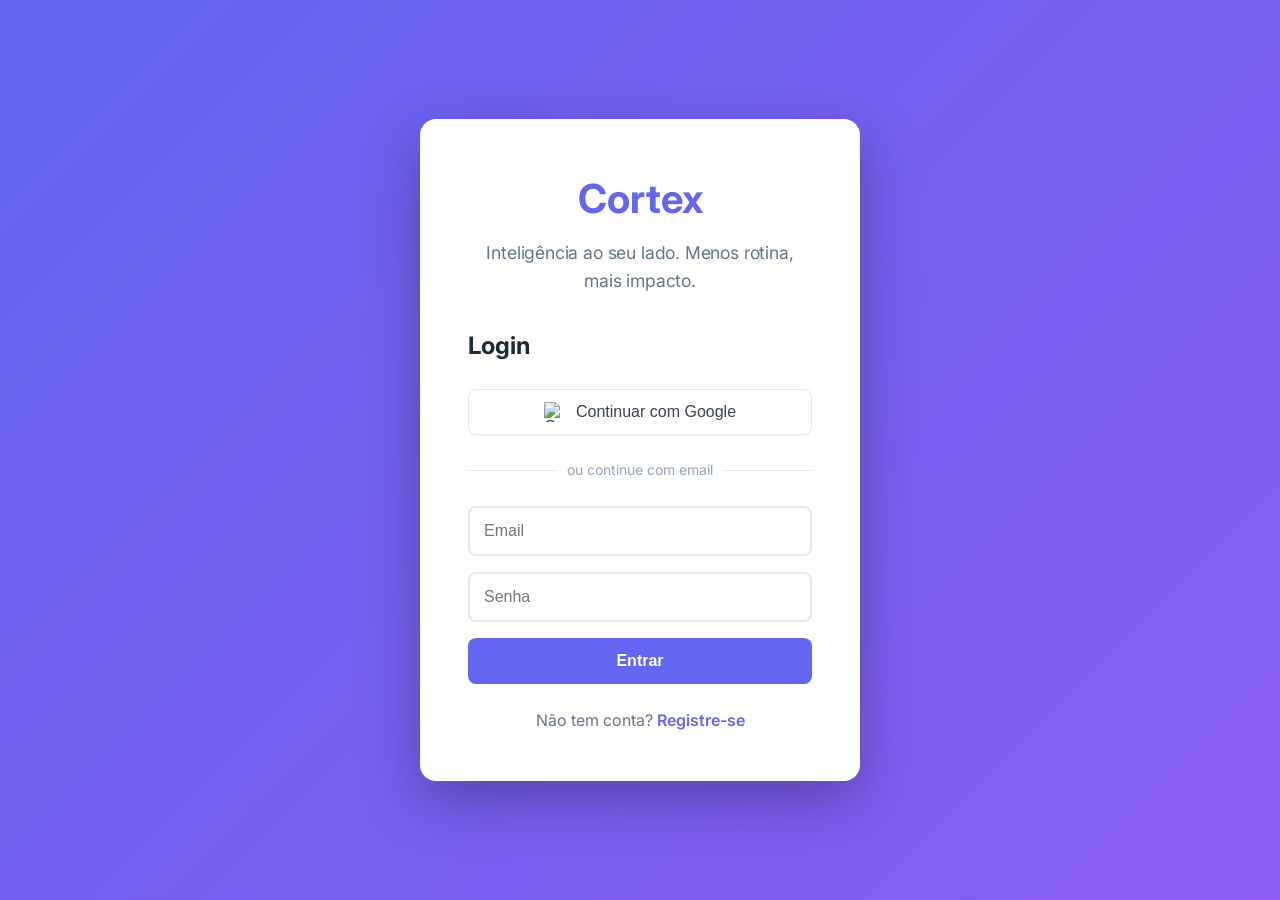
==== commit 2b5c4ca3: "Published your App Replit-Commit-Author: Deployment Replit-Commit-Session-Id: 69cb8a39-9afd-4f50-ae5" ====
--- a/static/login.html
+++ b/static/login.html
@@ -16,6 +16,14 @@
 
             <div id="login-form" class="auth-form">
                 <h2>Login</h2>
+
+                <button onclick="loginWithGoogle()" class="btn-google">
+                    <img src="https://www.svgrepo.com/show/475656/google-color.svg" alt="Google" class="google-icon">
+                    Continuar com Google
+                </button>
+
+                <div class="auth-divider"><span>ou continue com email</span></div>
+
                 <input type="email" id="login-email" placeholder="Email" required>
                 <input type="password" id="login-password" placeholder="Senha" required>
                 <button onclick="login()" class="btn-primary">Entrar</button>
--- a/static/css/components.css
+++ b/static/css/components.css
@@ -847,4 +847,54 @@
     border-color: #E2E8F0;
     transform: none;
     box-shadow: none;
+}
+
+/* Botão Google */
+.btn-google {
+    width: 100%;
+    display: flex;
+    align-items: center;
+    justify-content: center;
+    gap: 12px;
+    background-color: white;
+    color: #374151;
+    border: 1px solid #E5E7EB;
+    border-radius: 8px;
+    padding: 0.75rem;
+    font-weight: 500;
+    font-size: 1rem;
+    cursor: pointer;
+    transition: all 0.2s ease;
+    margin-bottom: 1.5rem; /* Espaço antes do divisor */
+    box-shadow: 0 1px 2px rgba(0, 0, 0, 0.05);
+}
+
+.btn-google:hover {
+    background-color: #F9FAFB;
+    border-color: #D1D5DB;
+    box-shadow: 0 4px 6px rgba(0, 0, 0, 0.05);
+}
+
+.google-icon {
+    width: 20px;
+    height: 20px;
+}
+
+.auth-divider {
+    display: flex;
+    align-items: center;
+    text-align: center;
+    margin: 1.5rem 0;
+    color: #94A3B8;
+    font-size: 0.875rem;
+}
+
+.auth-divider::before, .auth-divider::after {
+    content: '';
+    flex: 1;
+    border-bottom: 1px solid #E2E8F0;
+}
+
+.auth-divider span {
+    padding: 0 10px;
 }
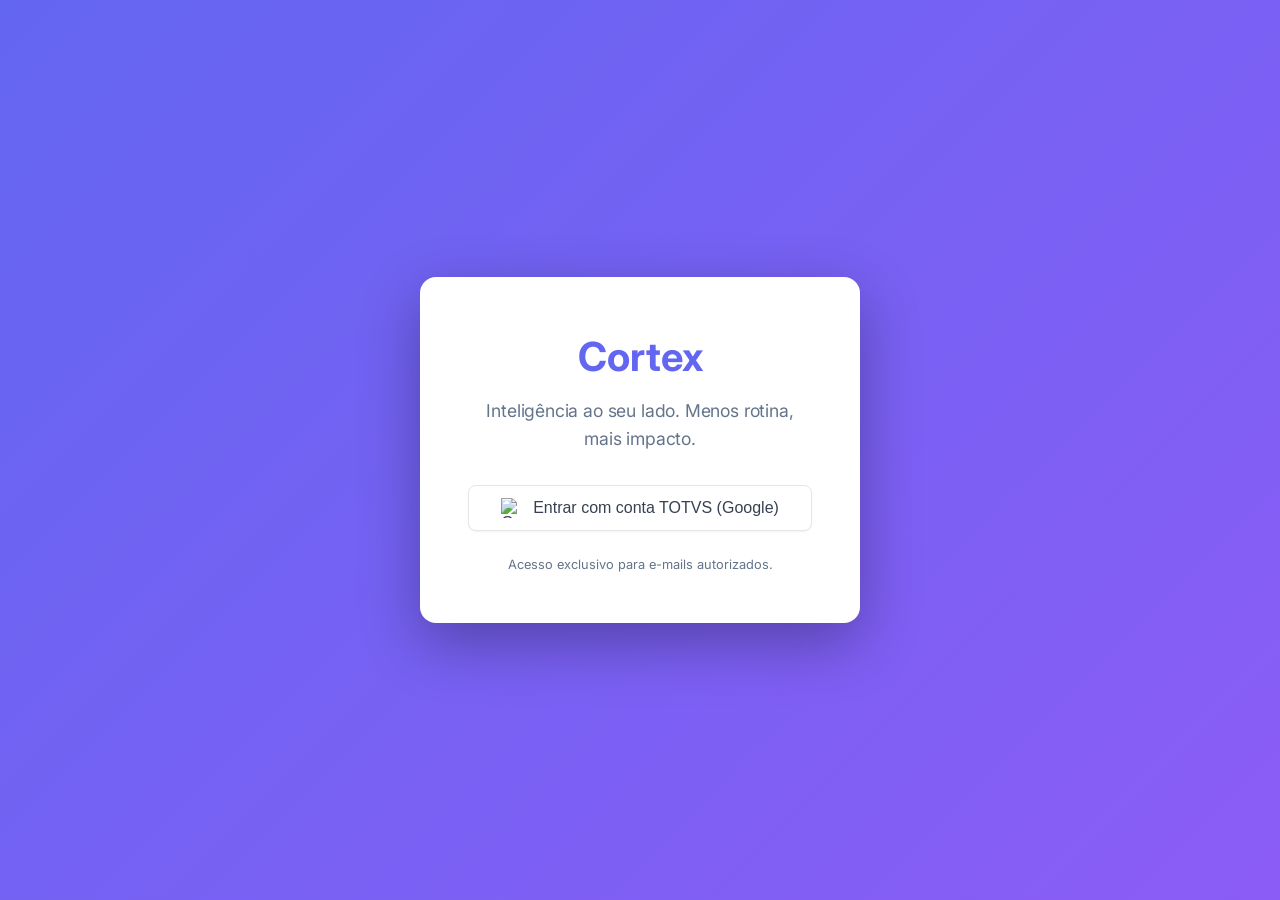
==== commit 5cd62bc7: "total refsctoring realizado usando modelo ox alpha" ====
--- a/static/login.html
+++ b/static/login.html
@@ -14,32 +14,12 @@
             <h1 class="auth-title">Cortex</h1>
             <p class="auth-subtitle">Inteligência ao seu lado. Menos rotina, mais impacto.</p>
 
-            <div id="login-form" class="auth-form">
-                <h2>Login</h2>
+            <button onclick="loginWithGoogle()" class="btn-google">
+                <img src="https://www.svgrepo.com/show/475656/google-color.svg" alt="Google" class="google-icon">
+                Entrar com conta TOTVS (Google)
+            </button>
 
-                <button onclick="loginWithGoogle()" class="btn-google">
-                    <img src="https://www.svgrepo.com/show/475656/google-color.svg" alt="Google" class="google-icon">
-                    Continuar com Google
-                </button>
-
-                <div class="auth-divider"><span>ou continue com email</span></div>
-
-                <input type="email" id="login-email" placeholder="Email" required>
-                <input type="password" id="login-password" placeholder="Senha" required>
-                <button onclick="login()" class="btn-primary">Entrar</button>
-                <p class="auth-switch">Não tem conta? <a href="#" onclick="showRegister()">Registre-se</a></p>
-            </div>
-
-            <div id="register-form" class="auth-form" style="display: none;">
-                <h2>Registrar</h2>
-                <input type="text" id="register-name" placeholder="Nome completo" required>
-                <input type="email" id="register-email" placeholder="Email" required>
-                <input type="text" id="register-company" placeholder="Empresa" required>
-                <input type="tel" id="register-phone" placeholder="Telefone (opcional)">
-                <input type="password" id="register-password" placeholder="Senha" required>
-                <button onclick="register()" class="btn-primary">Criar conta</button>
-                <p class="auth-switch">Já tem conta? <a href="#" onclick="showLogin()">Faça login</a></p>
-            </div>
+            <p class="auth-switch" style="font-size:0.8rem;">Acesso exclusivo para e-mails autorizados.</p>
         </div>
     </div>
 
@@ -47,4 +27,4 @@
 
     <script src="/static/js/auth.js"></script>
 </body>
-</html>+</html>
--- a/static/css/base.css
+++ b/static/css/base.css
@@ -182,4 +182,42 @@
   .sidebar {
       width: 100%;
   }
+}
+
+/* --- Editor Rico (Substituto de Textarea) --- */
+.rich-editor {
+    min-height: 150px;
+    max-height: 400px;
+    overflow-y: auto;
+    white-space: pre-wrap; /* Preserva quebras de linha */
+    background-color: white;
+    line-height: 1.6;
+}
+
+/* Estilos para o HTML gerado pelo Markdown */
+.rich-editor ul, .rich-editor ol {
+    margin-left: 20px;
+    margin-bottom: 10px;
+}
+
+.rich-editor li {
+    margin-bottom: 4px;
+}
+
+.rich-editor strong {
+    font-weight: 700;
+    color: #1E293B;
+}
+
+.rich-editor h1, .rich-editor h2, .rich-editor h3 {
+    font-size: 1.1rem;
+    font-weight: 700;
+    margin-top: 10px;
+    margin-bottom: 5px;
+}
+
+.rich-editor:empty:before {
+    content: attr(placeholder);
+    color: #94a3b8;
+    display: block; /* Para o placeholder aparecer corretamente */
 }
--- a/static/css/components.css
+++ b/static/css/components.css
@@ -897,4 +897,149 @@
 
 .auth-divider span {
     padding: 0 10px;
-}+}
+/* ============================================================
+   CORTEX F1 — Núcleo 1:1 (dashboard, time, preparação)
+   ============================================================ */
+
+.nav-disabled { opacity: 0.45; cursor: not-allowed; }
+.nav-disabled:hover { background: transparent; color: #94A3B8; }
+
+.header-row { display: flex; justify-content: space-between; align-items: flex-start; gap: 1rem; }
+.grow { flex: 1; }
+
+/* --- Estatísticas --- */
+.stat-grid { display: grid; grid-template-columns: repeat(auto-fit, minmax(200px, 1fr)); gap: 1rem; margin-bottom: 1.5rem; }
+.stat-card { background: white; border-radius: 12px; padding: 1.25rem 1.5rem; box-shadow: 0 4px 12px rgba(0,0,0,0.06); border-top: 4px solid #6366F1; }
+.stat-card.stat-alert { border-top-color: #EF4444; }
+.stat-number { font-size: 2.25rem; font-weight: 800; color: #1E293B; line-height: 1.1; }
+.stat-label { font-size: 0.875rem; color: #64748B; margin-top: 0.25rem; }
+
+.quick-actions, .btn-row { display: flex; gap: 0.75rem; margin-bottom: 1.5rem; flex-wrap: wrap; align-items: center; }
+.btn-inline { width: auto !important; padding: 0.75rem 1.25rem !important; }
+.section-title { margin: 1.5rem 0 1rem; color: #334155; }
+.loading-inline { font-size: 0.85rem; color: #64748B; }
+
+.filter-row { display: flex; gap: 0.5rem; margin-bottom: 1.25rem; }
+.back-link { display: inline-block; margin-bottom: 1rem; color: #6366F1; text-decoration: none; font-weight: 600; font-size: 0.9rem; }
+
+/* --- Chips de sentimento --- */
+.chip { display: inline-block; padding: 0.2rem 0.65rem; border-radius: 20px; font-size: 0.75rem; font-weight: 600; }
+.sent-positivo { background: #D1FAE5; color: #065F46; }
+.sent-neutro { background: #E2E8F0; color: #475569; }
+.sent-preocupante { background: #FEE2E2; color: #991B1B; }
+.chip-muted { background: #F1F5F9; color: #94A3B8; }
+
+/* --- Cards de pessoa --- */
+.people-grid { grid-template-columns: repeat(auto-fill, minmax(300px, 1fr)); }
+.person-card { background: white; border-radius: 12px; padding: 1.25rem; box-shadow: 0 4px 12px rgba(0,0,0,0.06); cursor: pointer; transition: all 0.25s ease; border: 1px solid transparent; }
+.person-card:hover { transform: translateY(-3px); box-shadow: 0 8px 20px rgba(99,102,241,0.15); border-color: #C7D2FE; }
+.person-card.inactive { opacity: 0.6; }
+.person-card-head { display: flex; align-items: center; gap: 0.9rem; margin-bottom: 0.75rem; }
+.person-card-head h4 { font-size: 1.05rem; }
+.person-card-head small { color: #64748B; }
+.person-card-foot { border-top: 1px solid #F1F5F9; padding-top: 0.6rem; font-size: 0.85rem; }
+.badge-inactive { margin-left: auto; background: #F1F5F9; color: #94A3B8; font-size: 0.7rem; font-weight: 700; padding: 0.2rem 0.55rem; border-radius: 12px; text-transform: uppercase; }
+.text-warn { color: #DC2626; font-weight: 600; }
+
+.avatar-lg { width: 48px; height: 48px; border-radius: 50%; display: flex; align-items: center; justify-content: center; font-weight: 700; font-size: 1rem; flex-shrink: 0; }
+.avatar-xl { width: 72px; height: 72px; border-radius: 50%; display: flex; align-items: center; justify-content: center; font-weight: 800; font-size: 1.5rem; flex-shrink: 0; }
+.avatar-color.style-blue { background:#E0E7FF; color:#4338CA; }
+.avatar-color.style-purple { background:#F3E8FF; color:#7E22CE; }
+.avatar-color.style-green { background:#DCFCE7; color:#15803D; }
+.avatar-color.style-orange { background:#FFEDD5; color:#C2410C; }
+.avatar-color.style-pink { background:#FCE7F3; color:#BE185D; }
+
+.person-detail-head { display: flex; align-items: center; gap: 1.1rem; margin-bottom: 1.25rem; }
+.person-detail-head h2 { margin-bottom: 0; }
+.person-detail-head p { color: #64748B; }
+
+.tab-bar { display: flex; gap: 0.5rem; margin-bottom: 1.25rem; border-bottom: 2px solid #F1F5F9; padding-bottom: 0.75rem; }
+
+/* --- Sessões (cards expansíveis) --- */
+.session-card { background: white; border-radius: 12px; box-shadow: 0 2px 8px rgba(0,0,0,0.05); margin-bottom: 0.9rem; overflow: hidden; border: 1px solid #EEF2F7; }
+.session-head { display: flex; justify-content: space-between; align-items: center; padding: 1rem 1.25rem; cursor: pointer; }
+.session-head:hover { background: #FAFBFF; }
+.session-meta { display: flex; gap: 0.5rem; align-items: center; }
+.expand-arrow { transition: transform 0.25s ease; color: #94A3B8; }
+.expand-arrow.open { transform: rotate(180deg); }
+.session-body { padding: 0 1.25rem 1.15rem; border-top: 1px solid #F1F5F9; padding-top: 0.9rem; }
+.extraction-grid { display: grid; grid-template-columns: repeat(auto-fit, minmax(220px, 1fr)); gap: 1rem; margin: 0.9rem 0; }
+.extraction-grid h5 { font-size: 0.8rem; text-transform: uppercase; letter-spacing: 0.04em; color: #64748B; margin-bottom: 0.35rem; }
+.extraction-grid ul { margin-left: 1.1rem; font-size: 0.9rem; color: #334155; }
+.transcript-details summary { cursor: pointer; color: #6366F1; font-weight: 600; font-size: 0.9rem; }
+.transcript-box { background:#F8FAFC; border:1px solid #E2E8F0; border-radius:8px; padding:1rem; max-height:240px; overflow-y:auto; white-space:pre-wrap; font-size:0.82rem; color:#64748B; font-family: ui-monospace, monospace; }
+
+/* --- Combinados --- */
+.commitment-row { display:flex; align-items:center; gap:0.9rem; background:white; border-radius:10px; padding:0.9rem 1.1rem; margin-bottom:0.6rem; box-shadow:0 2px 6px rgba(0,0,0,0.04); border-left:4px solid #6366F1; }
+.commitment-row.done { border-left-color:#CBD5E1; }
+.commitment-row.compact { padding:0.65rem 0.9rem; box-shadow:none; border:1px solid #EEF2F7; }
+.select-sm { padding:0.35rem 0.5rem; border:1px solid #E2E8F0; border-radius:6px; font-size:0.85rem; font-family:inherit; }
+.badge-overdue { background:#FEE2E2; color:#DC2626; font-size:0.72rem; font-weight:700; padding:0.12rem 0.5rem; border-radius:10px; margin-left:0.4rem; }
+
+/* --- Preparar 1:1 --- */
+.panel { background:white; border-radius:12px; padding:1.4rem; box-shadow:0 4px 12px rgba(0,0,0,0.06); }
+.panel h4 { margin-bottom:0.9rem; color:#1E293B; }
+.two-col { display:grid; grid-template-columns:1fr 1fr; gap:1.25rem; margin-top:1.5rem; align-items:start; }
+@media (max-width:900px){ .two-col{grid-template-columns:1fr;} .two-col-form{grid-template-columns:1fr!important;} }
+.two-col-form { display:grid; grid-template-columns:1fr 1fr; gap:0 1rem; }
+.timeline-item { position:relative; padding-left:1.4rem; margin-bottom:1.1rem; border-left:2px solid #E2E8F0; padding-bottom:0.4rem; }
+.timeline-item:last-child { border-left-color:transparent; }
+.timeline-dot { position:absolute; left:-7px; top:4px; width:12px; height:12px; border-radius:50%; border:2px solid white; }
+.dot-green { background:#10B981; } .dot-yellow { background:#F59E0B; } .dot-red { background:#EF4444; }
+.tag-row { display:flex; flex-wrap:wrap; gap:0.35rem; margin-top:0.4rem; }
+.ai-agenda { background:white; border-radius:12px; padding:1.5rem 1.75rem; box-shadow:0 4px 14px rgba(99,102,241,0.10); border-left:5px solid #6366F1; margin-bottom:1.5rem; }
+.ai-agenda h2 { font-size:1.15rem; margin:1rem 0 0.4rem; color:#3730A3; }
+.ai-agenda h2:first-child { margin-top:0; }
+.ai-agenda ul { margin:0.3rem 0 0.8rem 1.2rem; }
+.ai-agenda li { margin-bottom:0.3rem; }
+.empty-state { text-align:center; padding:2.5rem; color:#94A3B8; background:white; border-radius:12px; border:2px dashed #E2E8F0; }
+.mono { font-family: ui-monospace, 'SF Mono', Menlo, monospace; font-size: 0.85rem !important; }
+.modal.modal-wide .modal-content { max-width:760px; }
+
+/* --- Checkpoints (Feedz) --- */
+.cp-actions-list { margin-left: 1.1rem; font-size: 0.92rem; color: #334155; }
+.cp-actions-list li { margin-bottom: 0.35rem; }
+.cp-action-row { display: flex; gap: 0.5rem; align-items: center; margin-bottom: 0.5rem; }
+.cp-owner-input { max-width: 170px; flex-shrink: 0; }
+.private-note { border-left: 4px solid #F59E0B; background: #FFFBEB; box-shadow: none !important; border: 1px solid #FDE68A; }
+.public-note { border-left: 4px solid #10B981; background: #F0FDF4; box-shadow: none !important; border: 1px solid #A7F3D0; }
+.private-note h5, .public-note h5 { font-size: 0.8rem; text-transform: uppercase; letter-spacing: 0.04em; margin-bottom: 0.4rem; }
+
+/* --- Cards do Time (F3) --- */
+.cards-grid { display: grid; grid-template-columns: repeat(auto-fill, minmax(340px, 1fr)); gap: 1.25rem; }
+.member-card { background: white; border-radius: 14px; padding: 1.3rem; box-shadow: 0 4px 14px rgba(0,0,0,0.07); border-top: 5px solid #CBD5E1; display: flex; flex-direction: column; gap: 0.7rem; transition: transform 0.2s ease; }
+.member-card:hover { transform: translateY(-3px); box-shadow: 0 10px 24px rgba(0,0,0,0.10); }
+.member-card.health-verde { border-top-color: #10B981; }
+.member-card.health-amarelo { border-top-color: #F59E0B; }
+.member-card.health-vermelho { border-top-color: #EF4444; }
+
+.member-card-head { display: flex; align-items: center; gap: 0.8rem; }
+.health-chip { font-size: 0.72rem; font-weight: 800; text-transform: uppercase; letter-spacing: 0.05em; padding: 0.28rem 0.7rem; border-radius: 20px; }
+.hc-verde { background: #D1FAE5; color: #065F46; }
+.hc-amarelo { background: #FEF3C7; color: #92400E; }
+.hc-vermelho { background: #FEE2E2; color: #991B1B; }
+
+.member-card-meta { display: flex; flex-wrap: wrap; gap: 0.4rem; font-size: 0.8rem; color: #475569; }
+.metric, .trend { background: #F1F5F9; padding: 0.25rem 0.6rem; border-radius: 8px; font-weight: 600; }
+.trend { background: #EEF2FF; color: #4338CA; }
+.metric-bad { background: #FEE2E2 !important; color: #DC2626 !important; }
+.member-resumo { font-size: 0.92rem; color: #334155; line-height: 1.55; }
+
+.risk-boxes { display: flex; flex-direction: column; gap: 0.35rem; }
+.risk-badge-card { font-size: 0.78rem; font-weight: 600; padding: 0.35rem 0.65rem; border-radius: 8px; }
+.risk-alto { background: #FEE2E2; color: #991B1B; }
+.risk-medio { background: #FEF3C7; color: #92400E; }
+.risk-baixo { background: #EFF6FF; color: #1E40AF; }
+
+.card-details summary { cursor: pointer; color: #6366F1; font-weight: 600; font-size: 0.85rem; }
+.card-details h5 { font-size: 0.78rem; text-transform: uppercase; color: #64748B; margin: 0.6rem 0 0.3rem; letter-spacing: 0.04em; }
+.card-details ul { margin-left: 1.1rem; font-size: 0.88rem; color: #334155; }
+
+.focus-box { background: #EEF2FF; border-left: 4px solid #6366F1; border-radius: 0 8px 8px 0; padding: 0.75rem 0.9rem; font-size: 0.9rem; color: #312E81; }
+.member-card-foot { display: flex; justify-content: space-between; align-items: center; border-top: 1px solid #F1F5F9; padding-top: 0.6rem; margin-top: auto; }
+
+.progress-panel { background: white; border-radius: 12px; padding: 1.1rem 1.4rem; box-shadow: 0 4px 12px rgba(99,102,241,0.12); margin-bottom: 1.4rem; border-left: 5px solid #6366F1; }
+.progress-labels { display: flex; justify-content: space-between; align-items: baseline; margin-bottom: 0.55rem; gap: 1rem; flex-wrap: wrap; }
+.progress-track { height: 12px; background: #E2E8F0; border-radius: 20px; overflow: hidden; }
+.progress-fill { height: 100%; background: linear-gradient(90deg, #6366F1, #8B5CF6); border-radius: 20px; transition: width 0.4s ease; }
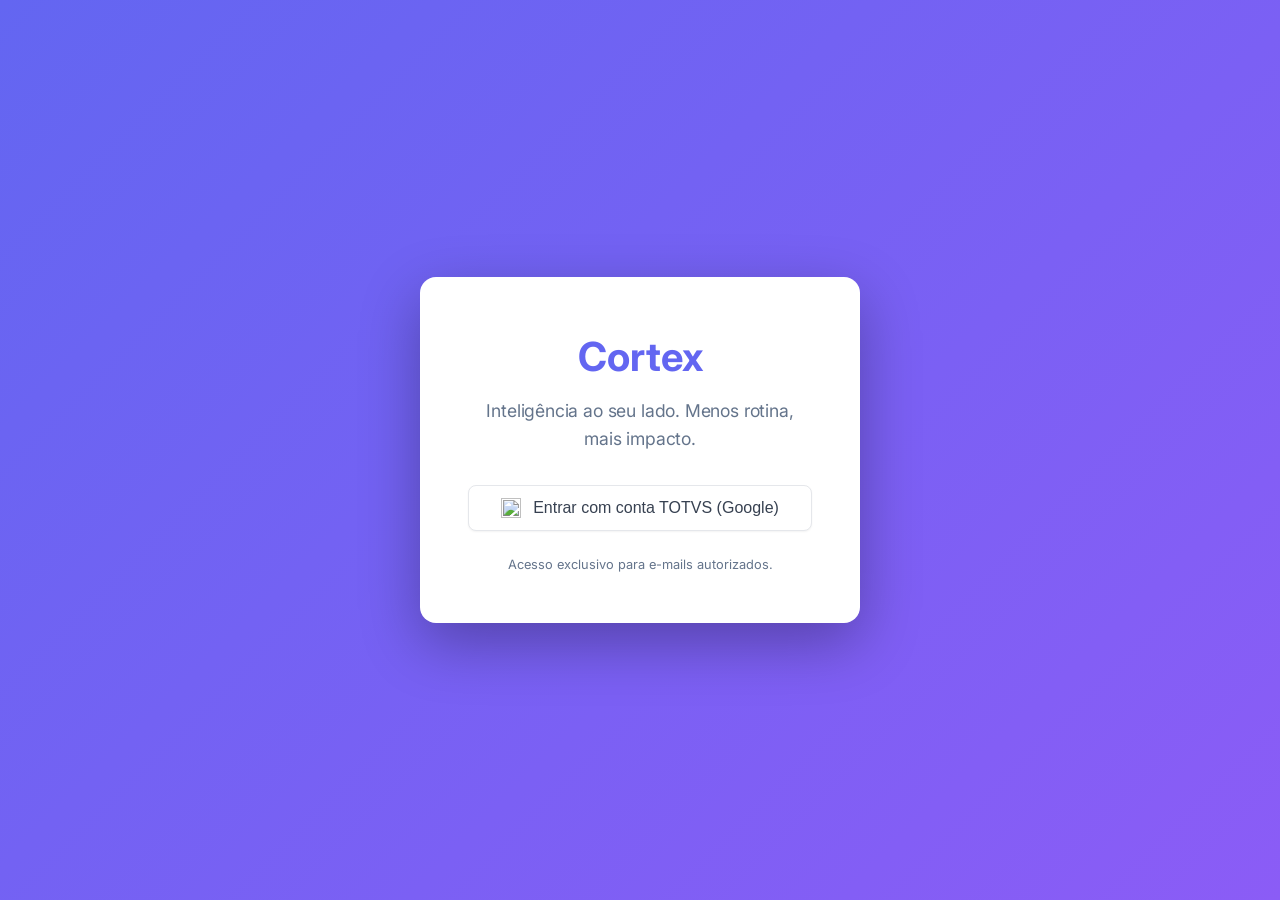
==== commit 299e2027: "Pronto. Spinner + dots em “Carregando Cortex”, prep 1:1 e conexões; botões de IA/salvar com busy; ba" ====
--- a/static/login.html
+++ b/static/login.html
@@ -14,9 +14,10 @@
             <h1 class="auth-title">Cortex</h1>
             <p class="auth-subtitle">Inteligência ao seu lado. Menos rotina, mais impacto.</p>
 
-            <button onclick="loginWithGoogle()" class="btn-google">
-                <img src="https://www.svgrepo.com/show/475656/google-color.svg" alt="Google" class="google-icon">
-                Entrar com conta TOTVS (Google)
+            <button type="button" onclick="loginWithGoogle()" class="btn-google" id="btn-google-login">
+                <span class="spinner spinner-sm" id="btn-google-spinner" hidden aria-hidden="true"></span>
+                <img src="https://www.svgrepo.com/show/475656/google-color.svg" alt="" class="google-icon" id="btn-google-icon">
+                <span id="btn-google-label">Entrar com conta TOTVS (Google)</span>
             </button>
 
             <p class="auth-switch" style="font-size:0.8rem;">Acesso exclusivo para e-mails autorizados.</p>
--- a/static/css/base.css
+++ b/static/css/base.css
@@ -26,6 +26,9 @@
   box-shadow: 4px 0 24px rgba(0, 0, 0, 0.1);
   position: relative; /* Necessário para o z-index funcionar corretamente */
   z-index: 1000; /* ✅ CORREÇÃO: Define a camada da sidebar */
+  flex-shrink: 0;
+  overflow: hidden;
+  transition: width 0.25s ease;
 }
 
 .main-content {
@@ -164,8 +167,13 @@
 
 /* --- Utilitários --- */
 .loading {
+  display: flex;
+  flex-direction: column;
+  align-items: center;
+  justify-content: center;
+  gap: 1rem;
   text-align: center;
-  padding: 2rem;
+  padding: 2.5rem 1.5rem;
   color: #6366F1;
 }
 
@@ -175,11 +183,18 @@
   color: #94A3B8;
 }
 
+@media (min-width: 769px) {
+  .sidebar.collapsed {
+      width: 76px;
+  }
+}
+
 @media (max-width: 768px) {
   .app-container {
       flex-direction: column;
   }
-  .sidebar {
+  .sidebar,
+  .sidebar.collapsed {
       width: 100%;
   }
 }
--- a/static/css/components.css
+++ b/static/css/components.css
@@ -38,19 +38,45 @@
 .auth-switch a { color: #6366F1; text-decoration: none; font-weight: 600; }
 
 /* --- Componentes da Sidebar --- */
-.sidebar-header { padding: 2rem 1.5rem; border-bottom: 1px solid rgba(255, 255, 255, 0.1); }
+.sidebar-header { display: flex; align-items: flex-start; justify-content: space-between; gap: 0.5rem; padding: 2rem 1.5rem; border-bottom: 1px solid rgba(255, 255, 255, 0.1); }
 .sidebar-header h1 { font-size: 1.75rem; color: #6366F1; margin-bottom: 0.25rem; }
 .sidebar-header p { font-size: 0.875rem; color: #94A3B8; }
+.brand-mini { display: none; }
+.sidebar-toggle { flex-shrink: 0; width: 28px; height: 28px; margin-top: 0.35rem; display: flex; align-items: center; justify-content: center; background: rgba(99, 102, 241, 0.2); color: #A5B4FC; border: 1px solid rgba(99, 102, 241, 0.35); border-radius: 6px; cursor: pointer; transition: background 0.2s ease, color 0.2s ease, transform 0.25s ease; }
+.sidebar-toggle:hover { background: rgba(99, 102, 241, 0.4); color: white; }
+.sidebar-toggle svg { display: block; }
 .sidebar-nav { flex: 1; padding: 1rem 0; }
-.nav-item { display: flex; align-items: center; padding: 0.875rem 1.5rem; color: #94A3B8; text-decoration: none; transition: all 0.3s ease; border-left: 3px solid transparent; }
-.nav-item span { font-size: 1.25rem; margin-right: 0.75rem; }
+.nav-item { display: flex; align-items: center; padding: 0.875rem 1.5rem; color: #94A3B8; text-decoration: none; transition: all 0.3s ease; border-left: 3px solid transparent; white-space: nowrap; }
+.nav-item .nav-icon { font-size: 1.25rem; margin-right: 0.75rem; line-height: 1; }
 .nav-item:hover { background: rgba(99, 102, 241, 0.1); color: white; }
 .nav-item.active { background: rgba(99, 102, 241, 0.15); color: white; border-left-color: #6366F1; }
 .sidebar-footer { padding: 1.5rem; border-top: 1px solid rgba(255, 255, 255, 0.1); }
 .sidebar-footer .user-info { display: flex; flex-direction: column; align-items: center; text-align: center; }
+.user-email { color: #94A3B8; }
 #user-name-link { color: #f1f5f9; text-decoration: none; font-weight: 500; margin-bottom: 12px; padding: 4px 8px; border-radius: 6px; transition: background-color 0.2s ease; }
 #user-name-link:hover { background-color: rgba(255, 255, 255, 0.1); }
 .user-avatar-sidebar { width: 40px; height: 40px; border-radius: 50%; object-fit: cover; border: 2px solid #e2e8f0; margin-bottom: 8px; }
+
+@media (min-width: 769px) {
+    .sidebar.collapsed .sidebar-header { flex-direction: column; align-items: center; padding: 1.25rem 0.5rem; }
+    .sidebar.collapsed .brand-full,
+    .sidebar.collapsed .sidebar-header p,
+    .sidebar.collapsed .nav-label,
+    .sidebar.collapsed #user-name-link,
+    .sidebar.collapsed .user-email { display: none; }
+    .sidebar.collapsed .brand-mini { display: inline; font-size: 1.35rem; }
+    .sidebar.collapsed .sidebar-toggle { margin-top: 0.75rem; transform: rotate(180deg); }
+    .sidebar.collapsed .nav-item { justify-content: center; padding: 0.875rem 0.5rem; border-left-width: 0; border-bottom: 3px solid transparent; }
+    .sidebar.collapsed .nav-item.active { border-bottom-color: #6366F1; }
+    .sidebar.collapsed .nav-item .nav-icon { margin-right: 0; }
+    .sidebar.collapsed .sidebar-footer { padding: 1rem 0.5rem; }
+    .sidebar.collapsed .user-avatar-placeholder { width: 36px; height: 36px; font-size: 0.9rem; margin-bottom: 8px; }
+    .sidebar.collapsed .btn-logout { padding: 0.4rem 0.35rem; font-size: 0.7rem; }
+}
+
+@media (max-width: 768px) {
+    .sidebar-toggle { display: none; }
+}
 
 /* --- Componentes do Dashboard (Cards) --- */
 .dashboard-grid { display: grid; grid-template-columns: repeat(auto-fill, minmax(380px, 1fr)); gap: 1.5rem; }
@@ -99,6 +125,7 @@
 
 /* --- Componentes de Modal --- */
 .modal { display: none; position: fixed; z-index: 1000; left: 0; top: 0; width: 100%; height: 100%; background: rgba(0, 0, 0, 0.5); animation: fadeIn 0.3s ease; align-items: center; justify-content: center; }
+.modal.open { display: flex; }
 .modal-content {
     background: white;
     padding: 2rem;
@@ -918,7 +945,7 @@
 .quick-actions, .btn-row { display: flex; gap: 0.75rem; margin-bottom: 1.5rem; flex-wrap: wrap; align-items: center; }
 .btn-inline { width: auto !important; padding: 0.75rem 1.25rem !important; }
 .section-title { margin: 1.5rem 0 1rem; color: #334155; }
-.loading-inline { font-size: 0.85rem; color: #64748B; }
+.loading-inline { display: inline-flex; align-items: center; gap: 0.5rem; font-size: 0.85rem; color: #64748B; animation: loadPulse 1.6s ease-in-out infinite; }
 
 .filter-row { display: flex; gap: 0.5rem; margin-bottom: 1.25rem; }
 .back-link { display: inline-block; margin-bottom: 1rem; color: #6366F1; text-decoration: none; font-weight: 600; font-size: 0.9rem; }
@@ -937,7 +964,9 @@
 .person-card.inactive { opacity: 0.6; }
 .person-card-head { display: flex; align-items: center; gap: 0.9rem; margin-bottom: 0.75rem; }
 .person-card-head h4 { font-size: 1.05rem; }
-.person-card-head small { color: #64748B; }
+.person-card-head small { color: #64748B; display: block; }
+.person-email { display: block; font-size: 0.8rem; color: #6366F1; margin-top: 0.15rem; word-break: break-all; }
+.person-email.missing { color: #94A3B8; font-style: italic; }
 .person-card-foot { border-top: 1px solid #F1F5F9; padding-top: 0.6rem; font-size: 0.85rem; }
 .badge-inactive { margin-left: auto; background: #F1F5F9; color: #94A3B8; font-size: 0.7rem; font-weight: 700; padding: 0.2rem 0.55rem; border-radius: 12px; text-transform: uppercase; }
 .text-warn { color: #DC2626; font-weight: 600; }
@@ -953,6 +982,8 @@
 .person-detail-head { display: flex; align-items: center; gap: 1.1rem; margin-bottom: 1.25rem; }
 .person-detail-head h2 { margin-bottom: 0; }
 .person-detail-head p { color: #64748B; }
+.person-detail-head .person-email { color: #6366F1; margin: 0.15rem 0 0; }
+.person-detail-head .person-email.missing { color: #94A3B8; }
 
 .tab-bar { display: flex; gap: 0.5rem; margin-bottom: 1.25rem; border-bottom: 2px solid #F1F5F9; padding-bottom: 0.75rem; }
 
@@ -1041,5 +1072,102 @@
 
 .progress-panel { background: white; border-radius: 12px; padding: 1.1rem 1.4rem; box-shadow: 0 4px 12px rgba(99,102,241,0.12); margin-bottom: 1.4rem; border-left: 5px solid #6366F1; }
 .progress-labels { display: flex; justify-content: space-between; align-items: baseline; margin-bottom: 0.55rem; gap: 1rem; flex-wrap: wrap; }
+.progress-pct { font-weight: 700; color: #6366F1; font-size: 0.95rem; }
 .progress-track { height: 12px; background: #E2E8F0; border-radius: 20px; overflow: hidden; }
-.progress-fill { height: 100%; background: linear-gradient(90deg, #6366F1, #8B5CF6); border-radius: 20px; transition: width 0.4s ease; }
+.progress-fill { height: 100%; background: linear-gradient(90deg, #6366F1, #8B5CF6, #A78BFA, #6366F1); background-size: 200% 100%; border-radius: 20px; transition: width 0.4s ease; animation: shimmer 1.6s linear infinite; }
+.progress-steps li.active .step-mark { animation: stepPulse 1.1s ease-in-out infinite; }
+.progress-detail { margin: 0.55rem 0 0.35rem; font-size: 0.84rem; color: #475569; }
+.progress-steps { list-style: none; margin: 0.7rem 0 0; padding: 0; display: flex; flex-direction: column; gap: 0.35rem; }
+.progress-steps li { display: flex; align-items: center; gap: 0.5rem; font-size: 0.86rem; color: #94A3B8; }
+.progress-steps li.active { color: #4338CA; font-weight: 600; }
+.progress-steps li.done { color: #059669; }
+.progress-steps .step-mark { width: 1.1rem; text-align: center; font-size: 0.78rem; }
+
+.email-insights { background: #F8FAFC; border: 1px solid #E2E8F0; border-radius: 10px; padding: 0.7rem 0.85rem; }
+.email-insights h5 { font-size: 0.78rem; text-transform: uppercase; letter-spacing: 0.04em; color: #475569; margin: 0 0 0.4rem; }
+.email-insights h5 small { text-transform: none; letter-spacing: 0; font-weight: 500; color: #94A3B8; }
+.email-insights ul { margin: 0; padding-left: 0; list-style: none; }
+.email-insights li { font-size: 0.84rem; color: #334155; margin-bottom: 0.3rem; line-height: 1.4; }
+.email-tag { display: inline-block; font-size: 0.68rem; font-weight: 700; text-transform: uppercase; letter-spacing: 0.03em; padding: 0.1rem 0.4rem; border-radius: 6px; background: #FEE2E2; color: #991B1B; margin-right: 0.25rem; }
+.email-tag.todo { background: #FEF3C7; color: #92400E; }
+.email-tag.topic { background: #DBEAFE; color: #1E40AF; }
+.email-skip { font-size: 0.78rem; color: #94A3B8; margin: 0; }
+
+/* --- Conexões --- */
+.connections-grid { display: grid; grid-template-columns: repeat(auto-fill, minmax(280px, 1fr)); gap: 1.25rem; }
+.connection-card { background: white; border-radius: 16px; padding: 1.6rem 1.5rem 1.4rem; box-shadow: 0 4px 14px rgba(0,0,0,0.07); display: flex; flex-direction: column; align-items: center; text-align: center; transition: transform 0.2s ease, box-shadow 0.2s ease; }
+.connection-card:hover { transform: translateY(-3px); box-shadow: 0 10px 26px rgba(99,102,241,0.13); }
+.connection-card.soon { opacity: 0.55; }
+.connection-card.soon:hover { transform: none; box-shadow: 0 4px 14px rgba(0,0,0,0.07); }
+.connection-icon { width: 64px; height: 64px; border-radius: 18px; background: #fff; border: 1px solid #E2E8F0; display: flex; align-items: center; justify-content: center; margin-bottom: 0.9rem; flex-shrink: 0; }
+.connection-icon svg { width: 36px; height: 36px; display: block; }
+.connection-card h4 { font-size: 1.15rem; font-weight: 700; margin-bottom: 0.3rem; }
+.connection-card p { font-size: 0.88rem; color: #64748B; line-height: 1.5; flex: 1; }
+.connection-action { margin-top: 1.1rem; width: 100%; }
+.connected-state { display: flex; align-items: center; justify-content: space-between; gap: 0.75rem; width: 100%; }
+.connected-info { display: flex; align-items: center; gap: 0.55rem; min-width: 0; text-align: left; }
+.connected-info strong { font-size: 0.9rem; color: #065F46; display: block; }
+.connected-info .form-hint { max-width: 150px; overflow: hidden; text-overflow: ellipsis; white-space: nowrap; display: block; }
+.connected-dot { width: 10px; height: 10px; border-radius: 50%; background: #10B981; box-shadow: 0 0 0 3px rgba(16,185,129,0.15); flex-shrink: 0; }
+
+/* --- Loading / feedback --- */
+@keyframes spin { to { transform: rotate(360deg); } }
+@keyframes loadPulse { 0%, 100% { opacity: 1; } 50% { opacity: 0.5; } }
+@keyframes fadeIn { from { opacity: 0; } to { opacity: 1; } }
+@keyframes shimmer { from { background-position: 100% 0; } to { background-position: -100% 0; } }
+@keyframes stepPulse { 0%, 100% { opacity: 1; transform: scale(1); } 50% { opacity: 0.4; transform: scale(1.2); } }
+@keyframes bounceDot { 0%, 80%, 100% { transform: scale(0.55); opacity: 0.35; } 40% { transform: scale(1); opacity: 1; } }
+
+.spinner {
+    width: 28px;
+    height: 28px;
+    border: 3px solid #E0E7FF;
+    border-top-color: #6366F1;
+    border-radius: 50%;
+    animation: spin 0.7s linear infinite;
+    flex-shrink: 0;
+}
+.spinner-sm { width: 14px; height: 14px; border-width: 2px; }
+.spinner-lg { width: 42px; height: 42px; border-width: 3.5px; }
+
+.loading { animation: fadeIn 0.35s ease; }
+.loading p {
+    margin: 0;
+    font-size: 1rem;
+    font-weight: 600;
+    color: #6366F1;
+    animation: loadPulse 1.6s ease-in-out infinite;
+}
+.loading-boot { min-height: 100vh; }
+
+.dots {
+    display: inline-flex;
+    align-items: center;
+    gap: 4px;
+    margin-left: 6px;
+    vertical-align: 2px;
+}
+.dots i {
+    display: block;
+    width: 5px;
+    height: 5px;
+    border-radius: 50%;
+    background: currentColor;
+    animation: bounceDot 1.15s infinite ease-in-out;
+}
+.dots i:nth-child(2) { animation-delay: 0.15s; }
+.dots i:nth-child(3) { animation-delay: 0.3s; }
+
+.btn-busy { display: inline-flex; align-items: center; gap: 0.45rem; }
+.btn-primary .spinner { border-color: rgba(255,255,255,0.35); border-top-color: #fff; }
+.btn-ai-action .spinner { border-color: rgba(67, 56, 202, 0.2); border-top-color: currentColor; }
+.btn-google .spinner { width: 20px; height: 20px; border-color: #E2E8F0; border-top-color: #6366F1; }
+.btn-primary:disabled { opacity: 0.8; cursor: wait; transform: none; box-shadow: none; }
+.btn-google:disabled { opacity: 0.75; cursor: wait; }
+.btn-google:disabled:hover { background-color: white; border-color: #E5E7EB; box-shadow: 0 1px 2px rgba(0, 0, 0, 0.05); }
+
+@media (prefers-reduced-motion: reduce) {
+    .spinner, .loading p, .dots i, .progress-fill, .progress-steps li.active .step-mark, .loading-inline {
+        animation: none;
+    }
+}
